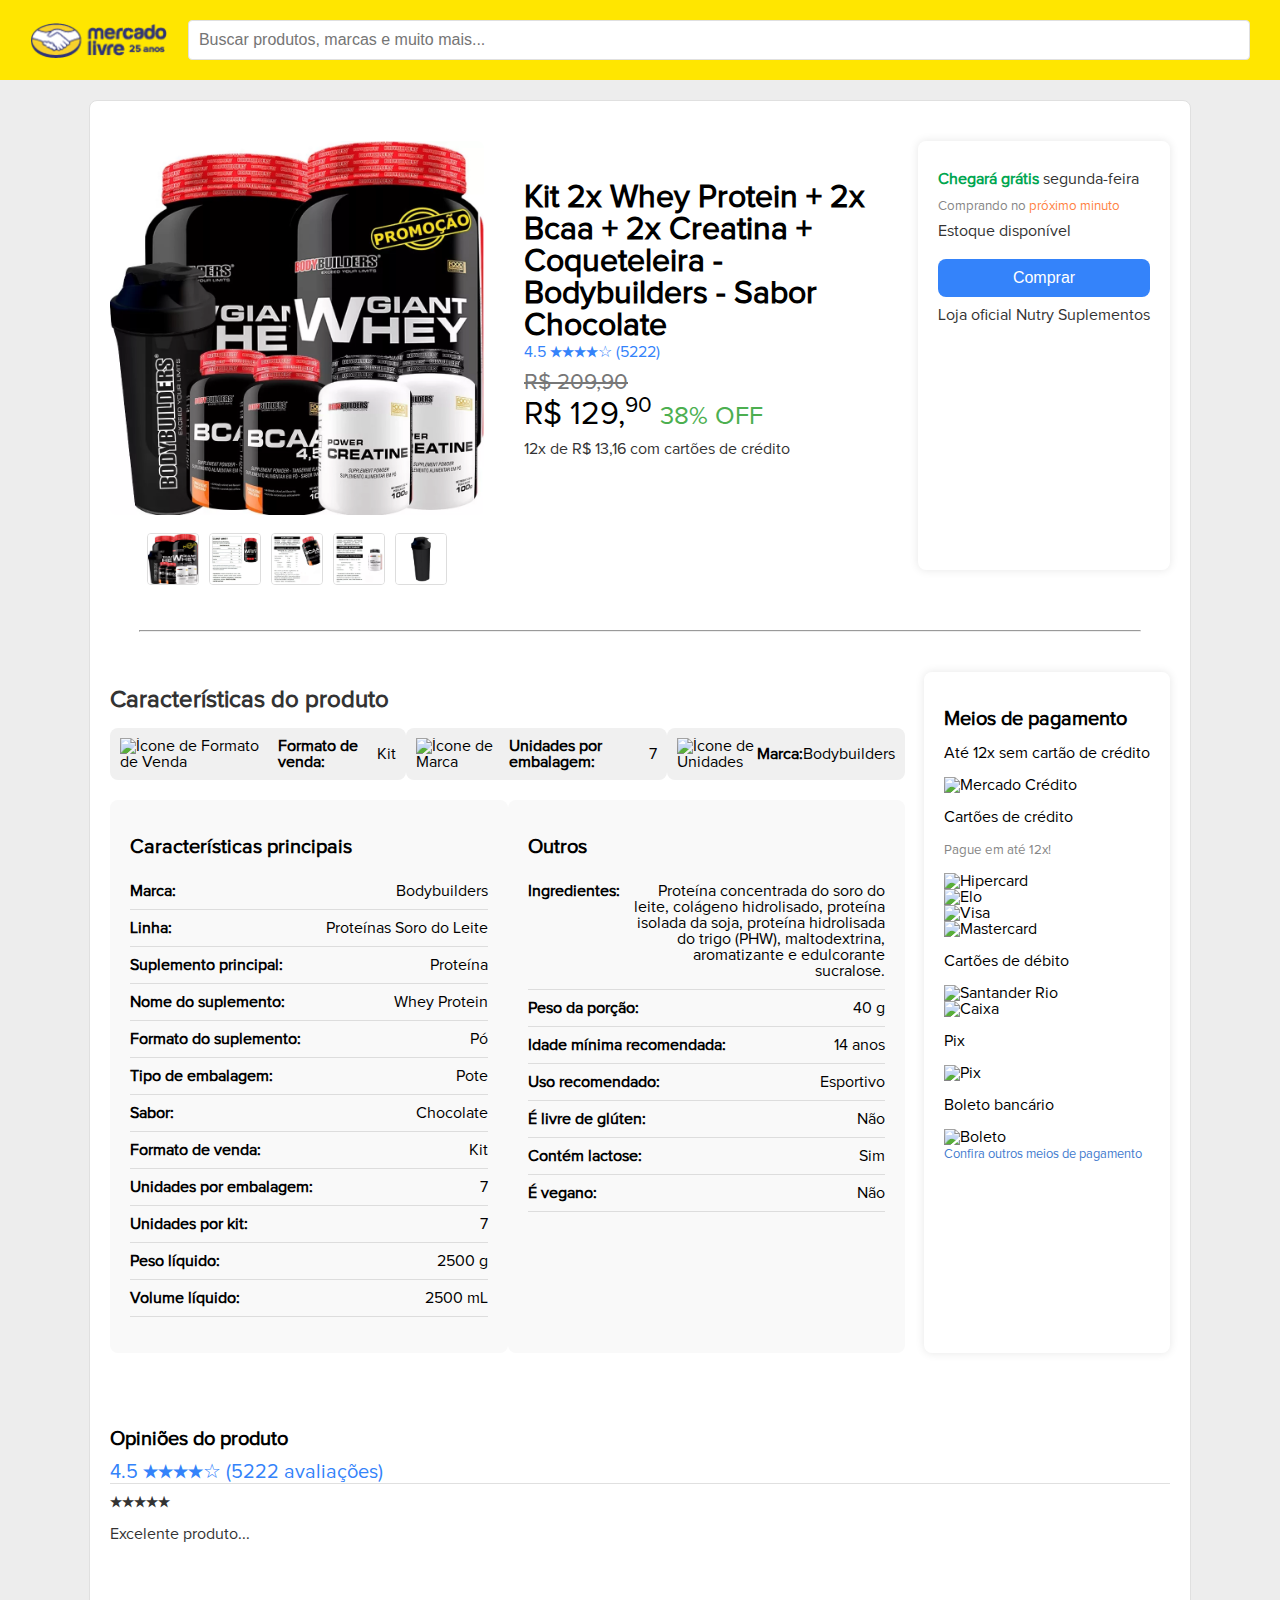
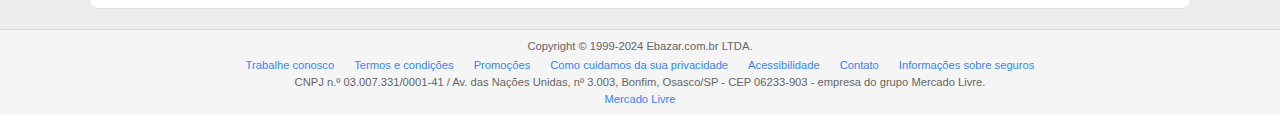
==== index.html @ 79914c65 "Initial commit" ====
<!DOCTYPE html>
<html lang="pt-BR">
<head>
    <meta charset="UTF-8">
    <meta name="viewport" content="width=device-width, initial-scale=1.0">
    <title>Produto - Mercado Livre</title>
    <link rel="shortcut icon"
    href="https://http2.mlstatic.com/frontend-assets/ml-web-navigation/ui-navigation/5.21.22/mercadolibre/favicon.svg"
    type="image/x-icon">
    <link rel="stylesheet" href="styles.css">
</head>
<body>
    <header>
        <div class="header-content">
            <img src="img/logo-pt__large_25years_v2.png" alt="Mercado Livre">
            <input type="text" placeholder="Buscar produtos, marcas e muito mais...">
        </div>
    </header>
    <main>
        <div class="product-page">
            <div class="product-images">
                <img id="main-image" src="img/D_NQ_NP_2X_763222-MLU74086072561_012024-F.webp" alt="Produto Principal">
                <div class="thumbnail-images">
                    <img src="img/thumb-principal.webp" alt="Thumbnail 1" onclick="changeImage(this)">
                    <img src="img/whey.webp" alt="Thumbnail 2" onclick="changeImage(this)">
                    <img src="img/D_NQ_NP_2X_949105-MLU73981412344_012024-F.webp" alt="Thumbnail 3" onclick="changeImage(this)">
                    <img src="img/D_NQ_NP_2X_948422-MLU73981547438_012024-F.webp" alt="Thumbnail 4" onclick="changeImage(this)">
                    <img src="img/cop.jpg" alt="Thumbnail 5" onclick="changeImage(this)">
                    <!-- Mais thumbnails -->
                </div>
            </div>
            <div class="product-details-01">
                <h1>Kit 2x Whey Protein + 2x Bcaa + 2x Creatina + Coqueteleira - Bodybuilders - Sabor Chocolate</h1>
                <div class="rating">
                    <span>4.5 ★★★★☆ (5222)</span>
                </div>
                <div class="price">
                    <span class="original-price" style="display: block;">R$ 209,90</span>
                    <span class="current-price">R$ 129,<sup style="font-size: .7em; font-weight: light;">90</sup></span>
                    <span class="discount">38% OFF</span>
                </div>
                <div class="installments">
                    <span>12x de R$ 13,16 com cartões de crédito</span>
                </div>
            </div>
            <div class="product-details">

                <div class="shipping-info">
                    <span><strong style="color: #00A650;">Chegará grátis</strong> segunda-feira</span>
                </div>
                <div class="shipping-info">
                    <span><small style="color: #878787;">Comprando no <span style="color: #FF8345;">próximo minuto</span></small></span>
                </div>
                <div class="stock-info">
                    <span>Estoque disponível</span>
                </div>
                <div class="buy-buttons">
                    <button>Comprar</button>
                </div>
                <div class="seller-info">
                    <span>Loja oficial Nutry Suplementos</span>
                </div>
            </div>
        </div>
        </div>
        <hr style="max-width: 1000px; color: #acacac">
        <div class="product-description">    
            <section class="product-details-02">
                <h1>Características do produto</h1>
                <div class="quick-features">
                    <div class="quick-feature">
                        <img src="https://http2.mlstatic.com/storage/catalog-technical-specs/images/assets/vectorial/default.svg" alt="Ícone de Formato de Venda">
                        <span class="feature-label">Formato de venda:</span>
                        <span class="feature-value"> Kit</span>
                    </div>
                    <div class="quick-feature">
                        <img src="https://http2.mlstatic.com/storage/catalog-technical-specs/images/assets/vectorial/brand.svg" alt="Ícone de Marca">
                        <span class="feature-label">Unidades por embalagem:</span>
                        <span class="feature-value"> 7</span>
                    </div>
                    <div class="quick-feature">
                        <img src="https://http2.mlstatic.com/storage/catalog-technical-specs/images/assets/vectorial/default.svg" alt="Ícone de Unidades">
                        <span class="feature-label">Marca:</span>
                        <span class="feature-value"> Bodybuilders</span>
                    </div>
                </div>
                <div class="details-container">
                    <div class="main-features">
                        <h2>Características principais</h2>
                        <ul class="feature-list">
                            <li class="feature-item">
                                <span class="feature-label">Marca:</span>
                                <span class="feature-value">Bodybuilders</span>
                            </li>
                            <li class="feature-item">
                                <span class="feature-label">Linha:</span>
                                <span class="feature-value">Proteínas Soro do Leite</span>
                            </li>
                            <li class="feature-item">
                                <span class="feature-label">Suplemento principal:</span>
                                <span class="feature-value">Proteína</span>
                            </li>
                            <li class="feature-item">
                                <span class="feature-label">Nome do suplemento:</span>
                                <span class="feature-value">Whey Protein</span>
                            </li>
                            <li class="feature-item">
                                <span class="feature-label">Formato do suplemento:</span>
                                <span class="feature-value">Pó</span>
                            </li>
                            <li class="feature-item">
                                <span class="feature-label">Tipo de embalagem:</span>
                                <span class="feature-value">Pote</span>
                            </li>
                            <li class="feature-item">
                                <span class="feature-label">Sabor:</span>
                                <span class="feature-value">Chocolate</span>
                            </li>
                            <li class="feature-item">
                                <span class="feature-label">Formato de venda:</span>
                                <span class="feature-value">Kit</span>
                            </li>
                            <li class="feature-item">
                                <span class="feature-label">Unidades por embalagem:</span>
                                <span class="feature-value">7</span>
                            </li>
                            <li class="feature-item">
                                <span class="feature-label">Unidades por kit:</span>
                                <span class="feature-value">7</span>
                            </li>
                            <li class="feature-item">
                                <span class="feature-label">Peso líquido:</span>
                                <span class="feature-value">2500 g</span>
                            </li>
                            <li class="feature-item">
                                <span class="feature-label">Volume líquido:</span>
                                <span class="feature-value">2500 mL</span>
                            </li>
                        </ul>
                    </div>
                    <div class="other-features">
                        <h2>Outros</h2>
                        <ul class="feature-list">
                            <li class="feature-item">
                                <span class="feature-label">Ingredientes:</span>
                                <span class="feature-value">Proteína concentrada do soro do leite, colágeno hidrolisado, proteína isolada da soja, proteína hidrolisada do trigo (PHW), maltodextrina, aromatizante e edulcorante sucralose.</span>
                            </li>
                            <li class="feature-item">
                                <span class="feature-label">Peso da porção:</span>
                                <span class="feature-value">40 g</span>
                            </li>
                            <li class="feature-item">
                                <span class="feature-label">Idade mínima recomendada:</span>
                                <span class="feature-value">14 anos</span>
                            </li>
                            <li class="feature-item">
                                <span class="feature-label">Uso recomendado:</span>
                                <span class="feature-value">Esportivo</span>
                            </li>
                            <li class="feature-item">
                                <span class="feature-label">É livre de glúten:</span>
                                <span class="feature-value">Não</span>
                            </li>
                            <li class="feature-item">
                                <span class="feature-label">Contém lactose:</span>
                                <span class="feature-value">Sim</span>
                            </li>
                            <li class="feature-item">
                                <span class="feature-label">É vegano:</span>
                                <span class="feature-value">Não</span>
                            </li>
                        </ul>
                    </div>
                </div>
            </section>
            <div class="payment-methods">
                <h2 class="ui-box-component__title" data-ninja-font="proximanova_regular_normal">Meios de pagamento</h2>
                <div class="ui-vip-payment_methods">
                    <p class="ui-pdp-family--REGULAR ui-vip-payment_methods__title" data-ninja-font="proximanova_regular_normal">Até
                        12x sem cartão de crédito</p>
                    <div class="ui-pdp-payment-icon">
                        <div class="ui-pdp-payment-icon__container">
                            <div class="ui-pdp-payment-icon__size"><img decoding="async"
                                    src="https://http2.mlstatic.com/storage/logos-api-admin/51b446b0-571c-11e8-9a2d-4b2bd7b1bf77-m.svg"
                                    class="ui-pdp-image ui-pdp-payment-icon" alt="Mercado Crédito"></div>
                        </div>
                    </div>
                    <p class="ui-pdp-family--REGULAR ui-vip-payment_methods__title" data-ninja-font="proximanova_regular_normal">
                        Cartões de crédito</p>
                    <p class="ui-vip-payment_methods__subtitle" data-ninja-font="proximanova_regular_normal"><small style="color: #878787;">Pague em até 12x!</small></p>
                    <div class="ui-pdp-payment-icon">
                        <div class="ui-pdp-payment-icon__container">
                            <div class="ui-pdp-payment-icon__size"><img decoding="async"
                                    src="https://http2.mlstatic.com/storage/logos-api-admin/ddf23a60-f3bd-11eb-a186-1134488bf456-m.svg"
                                    class="ui-pdp-image ui-pdp-payment-icon" alt="Hipercard"></div>
                        </div>
                        <div class="ui-pdp-payment-icon__container">
                            <div class="ui-pdp-payment-icon__size"><img decoding="async"
                                    src="https://http2.mlstatic.com/storage/logos-api-admin/37f7b160-6278-11ec-ae75-df2bef173be2-m.svg"
                                    class="ui-pdp-image ui-pdp-payment-icon" alt="Elo"></div>
                        </div>
                        <div class="ui-pdp-payment-icon__container">
                            <div class="ui-pdp-payment-icon__size"><img decoding="async"
                                    src="https://http2.mlstatic.com/storage/logos-api-admin/a5f047d0-9be0-11ec-aad4-c3381f368aaf-m.svg"
                                    class="ui-pdp-image ui-pdp-payment-icon" alt="Visa"></div>
                        </div>
                        <div class="ui-pdp-payment-icon__container">
                            <div class="ui-pdp-payment-icon__size"><img decoding="async"
                                    src="https://http2.mlstatic.com/storage/logos-api-admin/aa2b8f70-5c85-11ec-ae75-df2bef173be2-m.svg"
                                    class="ui-pdp-image ui-pdp-payment-icon" alt="Mastercard"></div>
                        </div>
                    </div>
                    <p class="ui-pdp-family--REGULAR ui-vip-payment_methods__title" data-ninja-font="proximanova_regular_normal">
                        Cartões de débito</p>
                    <div class="ui-pdp-payment-icon">
                        <div class="ui-pdp-payment-icon__container">
                            <div class="ui-pdp-payment-icon__size"><img decoding="async"
                                    src="https://http2.mlstatic.com/storage/logos-api-admin/1e7db140-6f0b-11ec-813c-8542a9aff8ea-m.svg"
                                    class="ui-pdp-image ui-pdp-payment-icon" alt="Santander Rio"></div>
                        </div>
                        <div class="ui-pdp-payment-icon__container">
                            <div class="ui-pdp-payment-icon__size"><img decoding="async"
                                    src="https://http2.mlstatic.com/storage/logos-api-admin/d2407420-f3bd-11eb-8e0d-6f4af49bf82e-m.svg"
                                    class="ui-pdp-image ui-pdp-payment-icon" alt="Caixa"></div>
                        </div>
                    </div>
                    <p class="ui-pdp-family--REGULAR ui-vip-payment_methods__title" data-ninja-font="proximanova_regular_normal">Pix
                    </p>
                    <div class="ui-pdp-payment-icon">
                        <div class="ui-pdp-payment-icon__container">
                            <div class="ui-pdp-payment-icon__size"><img decoding="async"
                                    src="https://http2.mlstatic.com/storage/logos-api-admin/f99fcca0-f3bd-11eb-9984-b7076edb0bb7-m.svg"
                                    class="ui-pdp-image ui-pdp-payment-icon" alt="Pix"></div>
                        </div>
                    </div>
                    <p class="ui-pdp-family--REGULAR ui-vip-payment_methods__title" data-ninja-font="proximanova_regular_normal">
                        Boleto bancário</p>
                    <div class="ui-pdp-payment-icon">
                        <div class="ui-pdp-payment-icon__container">
                            <div class="ui-pdp-payment-icon__size"><img decoding="async"
                                    src="https://http2.mlstatic.com/storage/logos-api-admin/00174300-571e-11e8-8364-bff51f08d440-m.svg"
                                    class="ui-pdp-image ui-pdp-payment-icon" alt="Boleto"></div>
                        </div>
                    </div>
                </div>
                <div class="ui-pdp-action-modal ui-box-component__action">
                    <div>
                        <div class="andes-tooltip__trigger"><a data-testid="action-modal-link" class="ui-pdp-action-modal__link"
                                href="https://produto.mercadolivre.com.br/noindex/services/MLB3510030991/payments?new_version=true&amp;modal=false&amp;newIndex=true"
                                data-ninja-font="proximanova_regular_normal" style="text-decoration: none; color: #427ACE; font-size: .8em;">Confira outros meios de pagamento</a></div>
                    </div>
                </div>
            </div>       
        </div>
        <div class="product-reviews">
            <h2>Opiniões do produto</h2>
            <div class="review-summary">
                <span>4.5 ★★★★☆ (5222 avaliações)</span>
            </div>
            <div class="review-list">
                <div class="review">
                    <span>★★★★★</span>
                    <p>Excelente produto...</p>
                </div>
                <!-- Mais opiniões -->
            </div>
        </div>
    </main>
    <footer role="contentinfo" class="nav-footer">
        <div class="nav-footer-user-info nav-bounds">
            <div class="nav-footer-info-wrapper">
                <div class="nav-footer-primaryinfo"><small class="nav-footer-copyright">Copyright ©&nbsp;1999-2024
                        Ebazar.com.br LTDA.</small>
                    <nav class="nav-footer-navigation">
                        <ul class="nav-footer-navigation__menu">
                            <li class="nav-footer-navigation__item"><a
                                    href="https://careers-meli.mercadolibre.com/pt?utm_campaign=site-mlb&amp;utm_source=mercadolibre&amp;utm_medium=mercadolibre"
                                    class="nav-footer-navigation__link">Trabalhe conosco</a></li>
                            <li class="nav-footer-navigation__item"><a
                                    href="https://www.mercadolivre.com.br/ajuda/Termos-e-condicoes-gerais-de-uso_1409"
                                    class="nav-footer-navigation__link">Termos e condições</a></li>
                            <li class="nav-footer-navigation__item"><a
                                    href="https://www.mercadolivre.com.br/l/promocoes"
                                    class="nav-footer-navigation__link">Promoções</a></li>
                            <li class="nav-footer-navigation__item"><a
                                    href="https://www.mercadolivre.com.br/privacidade"
                                    class="nav-footer-navigation__link">Como cuidamos da sua privacidade</a></li>
                            <li class="nav-footer-navigation__item"><a
                                    href="https://www.mercadolivre.com.br/acessibilidade"
                                    class="nav-footer-navigation__link">Acessibilidade</a></li>
                            <li class="nav-footer-navigation__item"><a href="https://www.mercadolivre.com.br/ajuda"
                                    class="nav-footer-navigation__link">Contato</a></li>
                            <li class="nav-footer-navigation__item"><a
                                    href="https://www.mercadolivre.com.br/ajuda/23303"
                                    class="nav-footer-navigation__link">Informações sobre seguros</a></li>
                        </ul>
                    </nav>
                </div>
                <p class="nav-footer-secondaryinfo">CNPJ n.º 03.007.331/0001-41 / Av. das Nações Unidas, nº 3.003,
                    Bonfim, Osasco/SP - CEP 06233-903 - empresa do grupo Mercado Livre.</p>
            </div>
        </div>
        <a class="nav-footer-hp" href="https://hp.mercadolibre.com/?p=ML&amp;s=MLB&amp;d=desktop">Mercado Livre</a>
    </footer>
    <script src="scripts.js"></script>
    <script>
        function changeImage(thumbnail) {
            var mainImage = document.getElementById('main-image');
            mainImage.src = thumbnail.src;
            mainImage.alt = thumbnail.alt;
        }
</script>
</body>
</html>
---- styles.css ----
@charset "UTF-8";
@font-face {
    font-family: ProximaNova;
    src: url(fonts/Proxima\ Nova\ Font.otf) format('opentype');
}

body {
    font-family: "ProximaNova";
    background-color: #EDEDED;
    margin: 0;
    padding: 0;
}

.header-content {
    background-color: #ffe600;
    padding: 20px 30px;
    display: flex;
    align-items: center;
    justify-content: space-between;
}

.header-content img {
    height: 35px;
}

.header-content input {
    flex-grow: 1;
    padding: 10px;
    font-size: 16px;
    border: 1px solid #e0e0e0;
    border-radius: 4px;
    margin-left: 20px;
}

main {
    background-color: #ffffff;
    border: 1px solid #e0e0e0;
    border-radius: 8px;
    margin: 20px auto;
    max-width: 1100px;
}

.product-page {
    display: flex;
    flex-wrap: wrap;
    padding: 20px;
    background-color: #ffffff;
    border-radius: 8px;
    margin: 20px auto;
    max-width: 1100px;
}

.product-images {
    flex: 1;
    margin-right: 20px;
}

.product-images img {
    width: 100%;
    border-radius: 8px;
}

.product-details-container {
    flex: 1;
    display: flex;
    flex-direction: column;
    margin-right: 20px;
}

.product-details {
    padding: 20px;
    background-color: #fff;
    border-radius: 8px;
    box-shadow: 0 0 10px rgba(0, 0, 0, 0.1);
    margin-bottom: 20px;
}

.payment-methods {
    padding: 20px;
    background-color: #fff;
    border-radius: 8px;
    box-shadow: 0 0 10px rgba(0, 0, 0, 0.1);
}

.product-details-01 {
    flex: 1;
    padding: 20px;
    background-color: #fff;
    border-radius: 8px;
    margin-bottom: 20px;
}

@media (max-width: 768px) {
    .product-page {
        flex-direction: column;
    }
    
    .product-details-container {
        margin-right: 0;
    }
}

.thumbnail-images {
    display: flex;
    justify-content: center;
    margin-top: 10px;
}

.thumbnail-images img {
    max-width: 50px;
    max-height: 50px;
    margin: 5px;
    cursor: pointer;
    border: 1px solid #ddd;
    border-radius: 4px;
}

.thumbnail-images img:hover {
    border: 1px solid #3483fa;
}

.product-details-01 > h1 {
    margin-bottom: 0;
}

.h1 {
    font-size: 24px;
    margin-bottom: 20px;
    text-align: initial;
    font-weight: normal;
}

.quick-features {
    display: flex;
    justify-content: space-around;
    margin-bottom: 20px;
}

.quick-feature {
    display: flex;
    align-items: center;
    background-color: #f0f0f0;
    padding: 10px;
    border-radius: 8px;
}

.icon {
    margin-right: 10px;
}

.details-container {
    display: flex;
    justify-content: space-between;
}

.main-features,
.other-features {
    width: 48%;
    background-color: #f9f9f9;
    padding: 20px;
    border-radius: 8px;
}

h2 {
    font-size: 20px;
    margin-bottom: 10px;
}

.feature-list {
    list-style: none;
    padding: 0;
}

.feature-item {
    display: flex;
    justify-content: space-between;
    padding: 10px 0;
    border-bottom: 1px solid #ddd;
}

.feature-label {
    font-weight: bold;
}

.feature-value {
    text-align: right;
}

.product-details-02 h1 {
    font-size: 24px;
    color: #333;
}

.rating {
    font-size: 16px;
    color: #3483FA;
    margin-top: 0;
    margin-bottom: 10px;
}

.price {
    font-size: 2em;
    color: #000000;
    margin-bottom: 10px;
}

.original-price {
    text-decoration: line-through;
    font-size: .7em;
    color: #777;
}

.discount {
    color: #4caf50;
    font-size: .8em;
    font-weight: normal;
}

.installments,
.shipping-info,
.stock-info,
.seller-info {
    margin-top: 10px;
    font-size: 16px;
    color: #333;
}

.buy-buttons {
    margin-top: 20px;
}

.buy-buttons button {
    background-color: #3483fa;
    color: #fff;
    padding: 10px 20px;
    border: none;
    font-size: 16px;
    cursor: pointer;
    border-radius: 8px;
    transition: background-color 0.3s;
    width: 100%;
}

.buy-buttons button:hover {
    background-color: #2968c8;
}
.product-details-02 {
    flex-basis: 75%; /* Define a largura de cada seção */
}
.product-description {
    padding: 20px;
    background-color: #ffffff;
    border-radius: 8px;
    margin: 20px auto;
    max-width: 1100px;
    display: flex;
    justify-content: space-between; /* Para distribuir os elementos horizontalmente */
}
.product-reviews {
    padding: 20px;
    background-color: #ffffff;
    border-radius: 8px;
    margin: 20px auto;
    max-width: 1100px;
}

.review-summary {
    font-size: 20px;
    color: #3483FA;
}

.review-list .review {
    border-top: 1px solid #e0e0e0;
    padding: 10px 0;
    color: #333;
}

footer.nav-footer {
    background-color: #f5f5f5;
    border-top: 1px solid #dcdcdc;
    padding: 10px 0;
    text-align: center;
    font-family: Arial, sans-serif;
}

.nav-footer-user-info {
    max-width: 1200px;
    margin: 0 auto;
    padding: 0 20px;
}

.nav-footer-info-wrapper {
    display: flex;
    flex-direction: column;
    align-items: center;
    color: #333;
}

.nav-footer-copyright {
    display: block;
    margin-bottom: 1px;
    color: #666;
    font-size: 1em;
}

.nav-footer-navigation {
    margin-bottom: 1px;
}

.nav-footer-navigation__menu {
    list-style: none;
    padding: 0;
    margin: 0;
    display: flex;
    flex-wrap: wrap;
    justify-content: center;
}

.nav-footer-navigation__item {
    margin: 2px 10px;
    font-size: 16px;
}

.nav-footer-navigation__link {
    color: #3483fa;
    text-decoration: none;
    font-size: 0.7em;
}

.nav-footer-navigation__link:hover {
    text-decoration: underline;
}

.nav-footer-primaryinfo {
    font-size: 0.7em;
}

.nav-footer-secondaryinfo {
    color: #666;
    font-size: 0.7em;
    margin: 0 0 3px;
}

.nav-footer-hp {
    display: block;
    margin-top: 2px;
    color: #3483fa;
    text-decoration: none;
    font-size: 0.7em;
}

.nav-footer-hp:hover {
    text-decoration: underline;
}
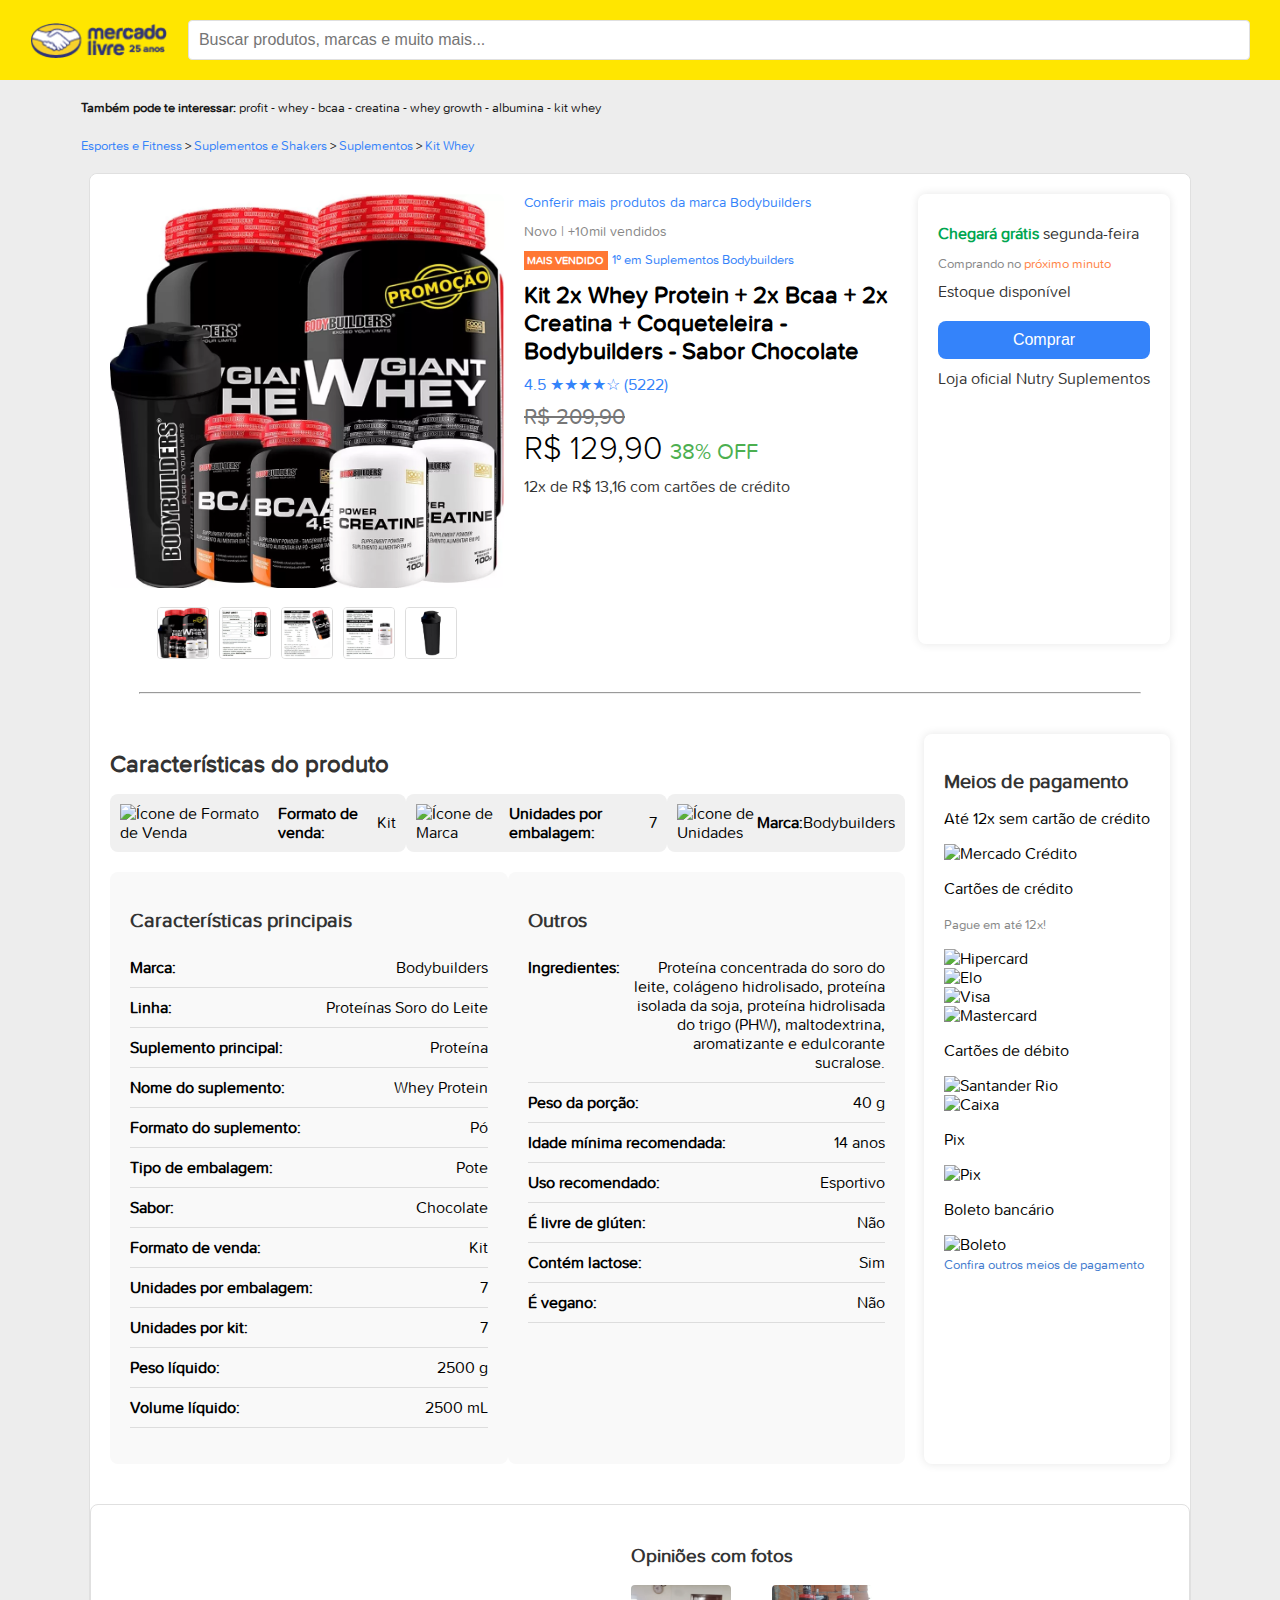
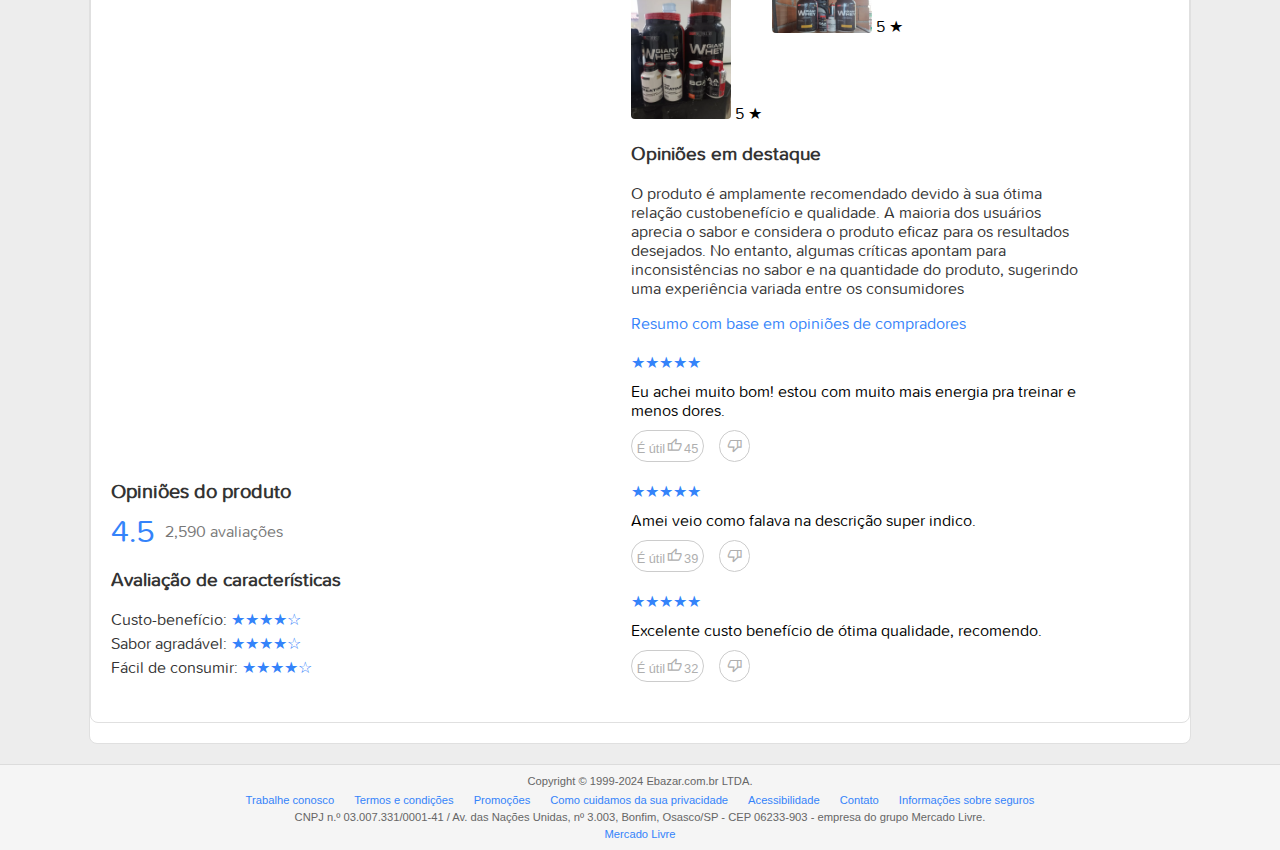
==== commit c17b7718: "update" ====
--- a/index.html
+++ b/index.html
@@ -3,10 +3,11 @@
 <head>
     <meta charset="UTF-8">
     <meta name="viewport" content="width=device-width, initial-scale=1.0">
-    <title>Produto - Mercado Livre</title>
+    <title>Kit 2x Whey Protein + 2x Bcaa + 2x Creatina + Coqueteleira - Bodybuilders - Sabor Chocolate</title>
     <link rel="shortcut icon"
     href="https://http2.mlstatic.com/frontend-assets/ml-web-navigation/ui-navigation/5.21.22/mercadolibre/favicon.svg"
     type="image/x-icon">
+    <link rel="stylesheet" href="https://fonts.googleapis.com/css2?family=Material+Symbols+Outlined:opsz,wght,FILL,GRAD@24,400,0,0" />
     <link rel="stylesheet" href="styles.css">
 </head>
 <body>
@@ -16,6 +17,10 @@
             <input type="text" placeholder="Buscar produtos, marcas e muito mais...">
         </div>
     </header>
+    <div class="interesse">
+        <p><strong>Também pode te interessar:</strong> profit - whey - bcaa - creatina - whey growth - albumina - kit whey</p>
+        <p id="blue">Esportes e Fitness <span>></span> Suplementos e Shakers <span>></span> Suplementos <span>></span> Kit Whey</p>
+    </div>
     <main>
         <div class="product-page">
             <div class="product-images">
@@ -30,13 +35,19 @@
                 </div>
             </div>
             <div class="product-details-01">
+                <p class="sob-tit2">Conferir mais produtos da marca Bodybuilders</p>
+                <span class="sob-tit">Novo  |  +10mil vendidos</span>
+                <div class="mais-vendido">
+                    <p id="mais-vendido">MAIS VENDIDO</p>
+                    <span>1º em Suplementos Bodybuilders</span>
+                </div>
                 <h1>Kit 2x Whey Protein + 2x Bcaa + 2x Creatina + Coqueteleira - Bodybuilders - Sabor Chocolate</h1>
                 <div class="rating">
                     <span>4.5 ★★★★☆ (5222)</span>
                 </div>
                 <div class="price">
                     <span class="original-price" style="display: block;">R$ 209,90</span>
-                    <span class="current-price">R$ 129,<sup style="font-size: .7em; font-weight: light;">90</sup></span>
+                    <span class="current-price" style="font-family: ProximaNova-Light;">R$ 129,90</span>
                     <span class="discount">38% OFF</span>
                 </div>
                 <div class="installments">
@@ -252,19 +263,70 @@
                 </div>
             </div>       
         </div>
-        <div class="product-reviews">
-            <h2>Opiniões do produto</h2>
-            <div class="review-summary">
-                <span>4.5 ★★★★☆ (5222 avaliações)</span>
-            </div>
-            <div class="review-list">
-                <div class="review">
-                    <span>★★★★★</span>
-                    <p>Excelente produto...</p>
-                </div>
-                <!-- Mais opiniões -->
-            </div>
-        </div>
+        <section class="product-reviews">
+            <div  class="opinioes" style="display: inline-block;">
+                <h2>Opiniões do produto</h2>
+                <div class="rating-summary">
+                    <span class="rating-score">4.5</span>
+                    <span class="total-reviews">2,590 avaliações</span>
+                    <div class="rating-bars">
+                        <!-- Rating bars -->
+                    </div>
+                </div>
+                <div class="characteristic-rating">
+                    <h3>Avaliação de características</h3>
+                    <p>Custo-benefício: <span style="color: #3483FA;">★★★★☆</span></p>
+                    <p>Sabor agradável: <span style="color: #3483FA;">★★★★☆</span></p>
+                    <p>Fácil de consumir: <span style="color: #3483FA;">★★★★☆</span></p>
+                </div>
+            </div>
+            <div class="review-column" style="display: inline-block;">
+                <div class="photo-reviews">
+                    <h3>Opiniões com fotos</h3>
+                    <div class="photo-slider">
+                        <!-- Photos with star ratings -->
+                        <div class="photo">
+                            <img src="img/review/client01.webp" alt="Opinião com foto 1">
+                            <span>5 ★</span>
+                        </div>
+                        <div class="photo">
+                            <img src="img/review/client02.webp" alt="Opinião com foto 2">
+                            <span>5 ★</span>
+                        </div>
+                        <!-- Additional photos -->
+                    </div>
+                </div>
+                <div class="review-highlights">
+                    <h3>Opiniões em destaque</h3>
+                    <p>O produto é amplamente recomendado devido à sua ótima relação custobenefício e qualidade. A maioria dos usuários aprecia o sabor e considera o produto eficaz para os resultados desejados. No entanto, algumas críticas apontam para inconsistências no sabor e na quantidade do produto, sugerindo uma experiência variada entre os consumidores</p>
+                    <p><a href="#">Resumo com base em opiniões de compradores</a></p>
+                </div>
+                <div class="comment">
+                    <span style="color: #3483FA;">★★★★★</span>
+                    <p>Eu achei muito bom! estou com muito mais energia pra treinar e menos dores.</p>
+                    <button>É útil<span class="material-symbols-outlined">
+                        thumb_up</span>45</button><button><span class="material-symbols-outlined">
+                            thumb_down
+                            </span></button>
+                </div>
+                <div class="comment">
+                    <span style="color: #3483FA;">★★★★★</span>
+                    <p>Amei veio como falava na descrição super indico.</p>
+                    <button>É útil<span class="material-symbols-outlined">
+                        thumb_up</span>39</button><button><span class="material-symbols-outlined">
+                            thumb_down
+                            </span></button>
+                </div>
+                <div class="comment">
+                    <span style="color: #3483FA;">★★★★★</span>
+                    <p>Excelente custo benefício de ótima qualidade, recomendo.</p>
+                    <button>É útil<span class="material-symbols-outlined">
+                        thumb_up</span>32</button><button><span class="material-symbols-outlined">
+                            thumb_down
+                            </span></button>
+                </div>
+            </div>
+        </section>
     </main>
     <footer role="contentinfo" class="nav-footer">
         <div class="nav-footer-user-info nav-bounds">
--- a/styles.css
+++ b/styles.css
@@ -1,7 +1,18 @@
 @charset "UTF-8";
 @font-face {
     font-family: ProximaNova;
-    src: url(fonts/Proxima\ Nova\ Font.otf) format('opentype');
+    src: url(fonts/fonnts.com-Proxima_Nova_Soft_W03_Regular.ttf) format('truetype');
+    font-weight: normal;
+}
+@font-face {
+    font-family: ProximaNova-SemiBold;
+    src: url(fonts/fonnts.com-Proxima_Nova_Semibold.otf) format('opentype');
+    font-weight: bold;
+}
+@font-face {
+    font-family: ProximaNova-Light;
+    src: url(fonts/fonnts.com-Proxima_Nova_Light.otf) format('opentype');
+    font-weight: lighter;
 }
 
 body {
@@ -32,6 +43,22 @@
     margin-left: 20px;
 }
 
+.interesse {
+    margin: 20px 81px 20px 81px;
+    font-size: .8em;
+    color: #171717;
+    font-family: ProximaNova;
+} 
+.interesse > p > span {
+    color: #171717;
+}
+
+#blue {
+    color: #3483FA;
+    padding-top: 10px;
+    cursor: pointer;
+}
+
 main {
     background-color: #ffffff;
     border: 1px solid #e0e0e0;
@@ -46,7 +73,7 @@
     padding: 20px;
     background-color: #ffffff;
     border-radius: 8px;
-    margin: 20px auto;
+    margin: auto;
     max-width: 1100px;
 }
 
@@ -82,12 +109,43 @@
     box-shadow: 0 0 10px rgba(0, 0, 0, 0.1);
 }
 
+#mais-vendido {
+    color: #ffffff;
+    background-color: #FF7733;
+    font-size: .7em;
+    padding: 3px;
+    width: 78px;
+    font-weight: bold;
+    display: inline-block;
+}
+
+.mais-vendido > span {
+    color: #3483FA;
+    cursor: pointer;
+    font-size: small;
+}
+
 .product-details-01 {
     flex: 1;
-    padding: 20px;
+    padding: 0px;
     background-color: #fff;
     border-radius: 8px;
-    margin-bottom: 20px;
+}
+.product-details-01 > h1 {
+    font-size: 1.5em;
+    margin: 0;
+}
+.sob-tit {
+    margin: 10px 0 10px 0;
+    padding: 15px 0;
+    font-size: .9em;
+    color: #878787;
+}
+.sob-tit2 {
+    margin: 0px 0 10px 0;
+    font-size: .9em;
+    color: #3483FA;
+    cursor: pointer;
 }
 
 @media (max-width: 768px) {
@@ -119,10 +177,6 @@
     border: 1px solid #3483fa;
 }
 
-.product-details-01 > h1 {
-    margin-bottom: 0;
-}
-
 .h1 {
     font-size: 24px;
     margin-bottom: 20px;
@@ -194,7 +248,7 @@
 .rating {
     font-size: 16px;
     color: #3483FA;
-    margin-top: 0;
+    margin-top: 10px;
     margin-bottom: 10px;
 }
 
@@ -212,7 +266,7 @@
 
 .discount {
     color: #4caf50;
-    font-size: .8em;
+    font-size: .7em;
     font-weight: normal;
 }
 
@@ -274,6 +328,154 @@
     padding: 10px 0;
     color: #333;
 }
+.product-reviews {
+    background-color: #ffffff;
+    border: 1px solid #e0e0e0;
+    border-radius: 8px;
+    margin: 20px auto;
+    max-width: 1100px;
+    padding: 20px;
+}
+
+h2, h3 {
+    color: #333;
+}
+
+.reviews-columns {
+    display: flex;
+    justify-content: space-between;
+    gap: 20px;
+}
+
+.review-column {
+    flex: 1;
+    display: inline-block;
+    flex-direction: column;
+    text-align: left;
+    margin-left: 27%;
+    width: 450px;
+}
+
+.rating-summary {
+    display: flex;
+    align-items: center;
+}
+
+.rating-score {
+    font-size: 2em;
+    color: #3483FA;
+    margin-right: 10px;
+}
+
+.total-reviews {
+    font-size: 1em;
+    color: #777;
+}
+
+.rating-bars {
+    margin-left: 20px;
+    /* Add styles for rating bars */
+}
+
+.characteristic-rating p {
+    margin: 5px 0;
+    color: #333;
+}
+
+.photo-reviews {
+    margin-top: 20px;
+}
+
+.photo-slider {
+    display: flex;
+    overflow-x: auto;
+    text-align: center;
+}
+
+.photo {
+    margin-right: 10px;
+}
+
+.photo img {
+    max-width: 100px;
+    border-radius: 4px;
+}
+
+.review-highlights {
+    margin-top: 20px;
+    color: #333;
+}
+
+.review-highlights a {
+    color: #3483FA;
+    text-decoration: none;
+}
+
+/* Modal CSS */
+.modal {
+    display: flex;
+    align-items: center;
+    justify-content: center;
+    position: fixed;
+    top: 0;
+    left: 0;
+    width: 100%;
+    height: 100%;
+    background-color: rgba(0, 0, 0, 0.5);
+}
+
+.modal-content {
+    background-color: #fff;
+    padding: 20px;
+    color: #3483FA;
+    font-weight: bold;
+    border-radius: 8px;
+    position: relative;
+}
+
+.modal-content img {
+    max-width: 500px;
+    max-height: 500px;
+}
+
+.close {
+    position: absolute;
+    top: 10px;
+    right: 10px;
+    font-size: 1.5em;
+    cursor: pointer;
+}
+
+.comment {
+    margin: 20px 0px 20px 0px;
+}
+
+.comment > p {
+    margin: 10px 0px 10px 0px;
+}
+
+.comment > button {
+    font-size: .8em;
+    border: 1px solid #CCCCCC;
+    border-radius: 20px;
+    cursor: pointer;
+    color: #afafaf;
+    background-color: #fff;
+    margin-right: 15px;
+    padding: 5px;
+}
+.comment > button:hover {
+    color: #3483FA;
+    border: 1px solid #3483FA;
+    background-color: #ccddf7;
+
+    transition: .3s;
+}
+.material-symbols-outlined {
+    font-size: 1.2em;
+    margin: 2px;
+}
+/* RODAPÉ */
 
 footer.nav-footer {
     background-color: #f5f5f5;
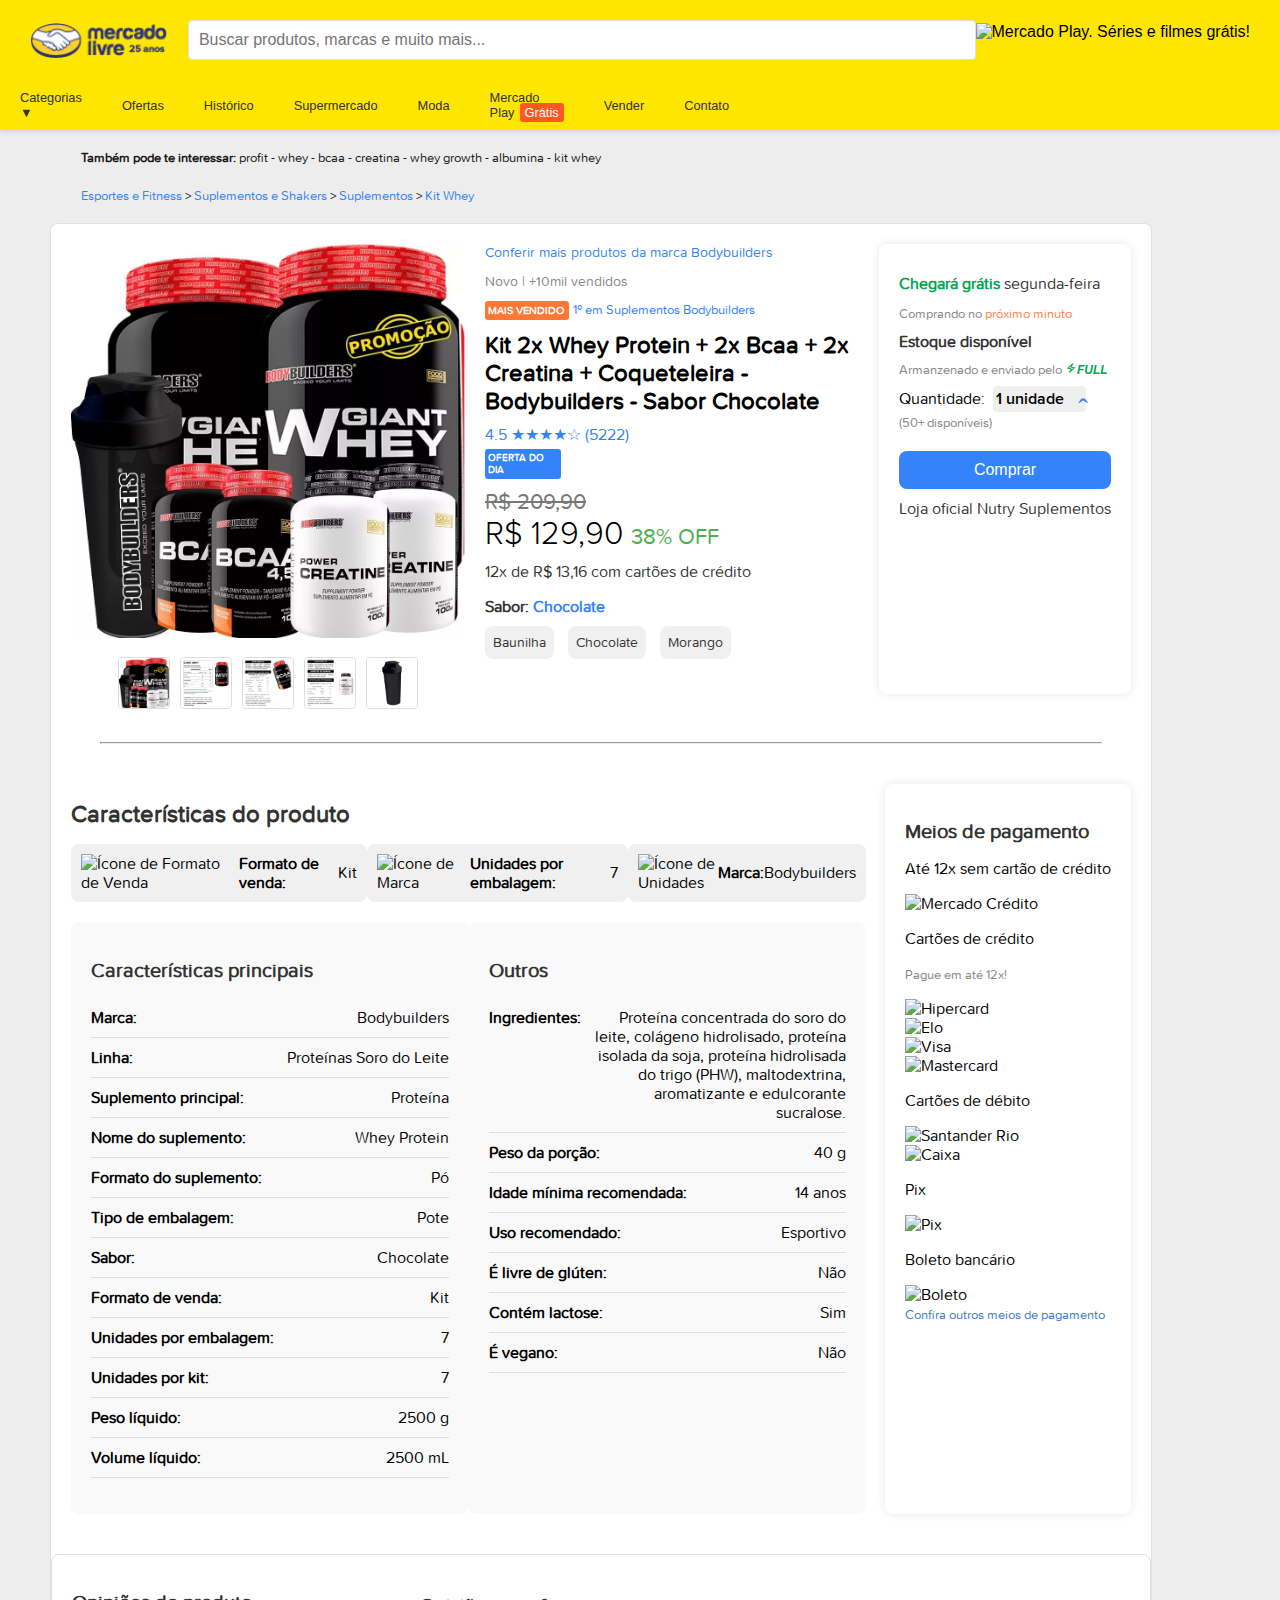
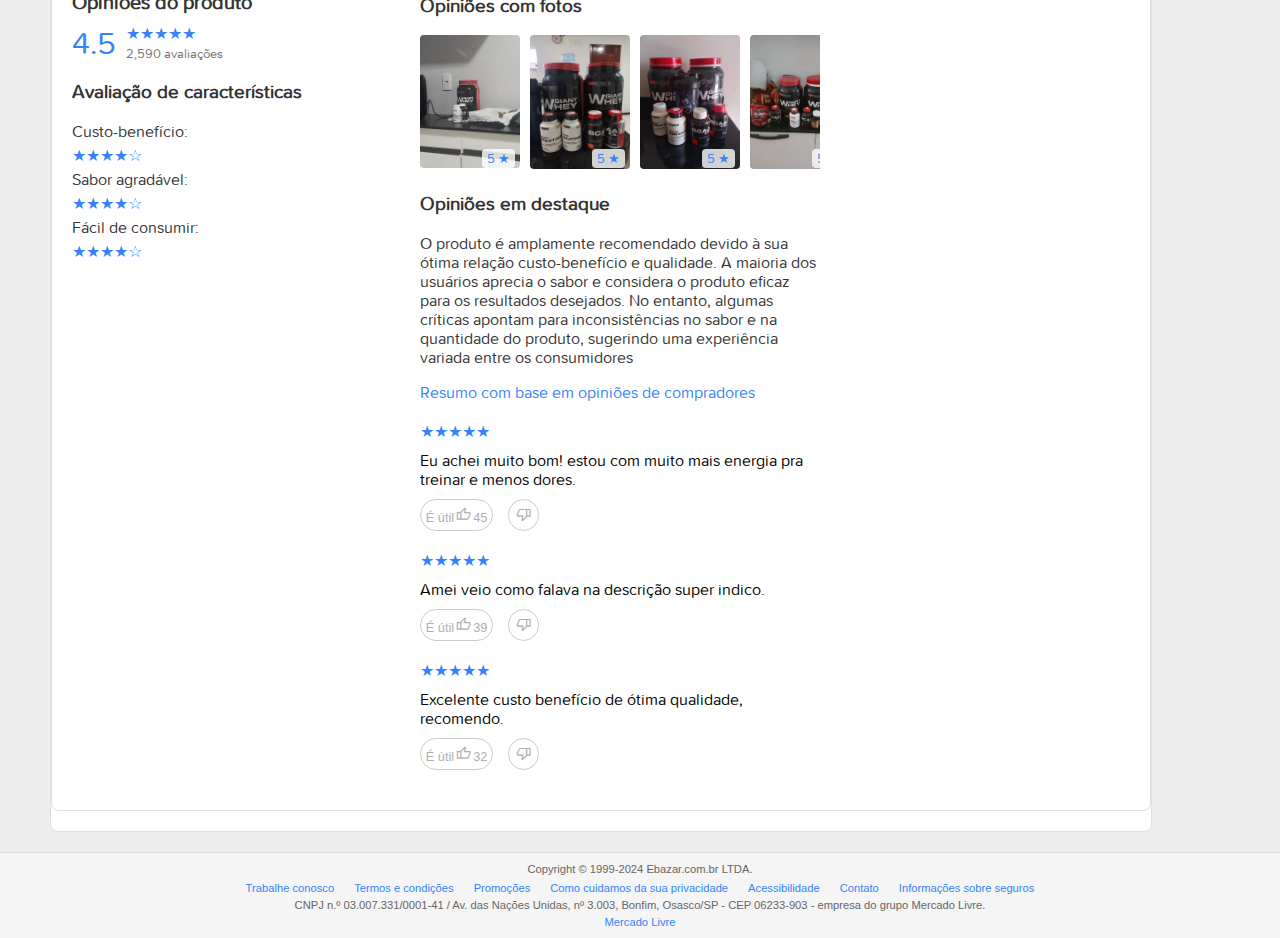
==== commit 002edc9f: "update" ====
--- a/index.html
+++ b/index.html
@@ -8,6 +8,7 @@
     href="https://http2.mlstatic.com/frontend-assets/ml-web-navigation/ui-navigation/5.21.22/mercadolibre/favicon.svg"
     type="image/x-icon">
     <link rel="stylesheet" href="https://fonts.googleapis.com/css2?family=Material+Symbols+Outlined:opsz,wght,FILL,GRAD@24,400,0,0" />
+    <link rel="stylesheet" href="https://fonts.googleapis.com/css2?family=Material+Symbols+Sharp:opsz,wght,FILL,GRAD@24,400,1,0" />
     <link rel="stylesheet" href="styles.css">
 </head>
 <body>
@@ -15,14 +16,139 @@
         <div class="header-content">
             <img src="img/logo-pt__large_25years_v2.png" alt="Mercado Livre">
             <input type="text" placeholder="Buscar produtos, marcas e muito mais...">
+            <img src="https://http2.mlstatic.com/D_NQ_661904-MLA75634087660_042024-OO.webp" title="Mercado Play. Séries e filmes grátis!" alt="Mercado Play. Séries e filmes grátis!">
         </div>
+        <nav class="nav-header">
+            <ul class="nav-menu-list">
+                <li class="nav-menu-item"><a href="https://www.mercadolivre.com.br/categorias#nav-header"
+                        class="nav-menu-categories-link" data-js="nav-menu-categories-trigger" rel="" aria-expanded="false"
+                        role="button" data-ninja-font="proximanova_regular_normal">Categorias</a>
+                    <div class="nav-categs" data-js="nav-categs" aria-label="Categorias" aria-modal="true" tabindex="-1"
+                        role="dialog" hidden="hidden">
+                        <ul class="nav-categs-departments" data-js="nav-categs-departments">
+            
+                            <li class="nav-categs-departments__list nav-categs-departments__list--static">
+                                <a href="https://www.mercadolivre.com.br/veiculos/#menu=categories">Veículos</a>
+                            </li>
+            
+                            <li class="nav-categs-departments__list nav-categs-departments__list--static">
+                                <a href="https://www.mercadolivre.com.br/ofertas/supermercado#menu=categories">Supermercado</a>
+                            </li>
+            
+                            <li class="nav-categs-departments__list nav-categs-departments__list--dynamic">
+                                <a href="#" data-order="0" role="button" aria-expanded="false">Tecnologia</a>
+                            </li>
+            
+            
+                            <li class="nav-categs-departments__list nav-categs-departments__list--static">
+                                <a href="https://www.mercadolivre.com.br/c/casa-moveis-e-decoracao#menu=categories">Casa e
+                                    Móveis</a>
+                            </li>
+            
+                            <li class="nav-categs-departments__list nav-categs-departments__list--static">
+                                <a href="https://www.mercadolivre.com.br/c/eletrodomesticos#menu=categories">Eletrodomésticos</a>
+                            </li>
+            
+                            <li class="nav-categs-departments__list nav-categs-departments__list--static">
+                                <a href="https://www.mercadolivre.com.br/c/esportes-e-fitness#menu=categories">Esportes e
+                                    Fitness</a>
+                            </li>
+            
+                            <li class="nav-categs-departments__list nav-categs-departments__list--static">
+                                <a href="https://www.mercadolivre.com.br/c/ferramentas#menu=categories">Ferramentas</a>
+                            </li>
+            
+                            <li class="nav-categs-departments__list nav-categs-departments__list--static">
+                                <a href="https://www.mercadolivre.com.br/c/construcao#menu=categories">Construção</a>
+                            </li>
+            
+                            <li class="nav-categs-departments__list nav-categs-departments__list--static">
+                                <a href="https://www.mercadolivre.com.br/c/industria-e-comercio#menu=categories">Indústria e
+                                    Comércio</a>
+                            </li>
+            
+                            <li class="nav-categs-departments__list nav-categs-departments__list--static">
+                                <a href="https://www.mercadolivre.com.br/c/saude#menu=categories">Saúde</a>
+                            </li>
+            
+                            <li class="nav-categs-departments__list nav-categs-departments__list--static">
+                                <a href="https://www.mercadolivre.com.br/c/acessorios-para-veiculos#menu=categories">Acessórios para
+                                    Veículos</a>
+                            </li>
+            
+                            <li class="nav-categs-departments__list nav-categs-departments__list--static">
+                                <a href="https://www.mercadolivre.com.br/c/beleza-e-cuidado-pessoal#menu=categories">Beleza e
+                                    Cuidado Pessoal</a>
+                            </li>
+            
+                            <li class="nav-categs-departments__list nav-categs-departments__list--static">
+                                <a href="https://www.mercadolivre.com.br/c/calcados-roupas-e-bolsas#menu=categories">Moda</a>
+                            </li>
+            
+                            <li class="nav-categs-departments__list nav-categs-departments__list--static">
+                                <a href="https://www.mercadolivre.com.br/c/bebes#menu=categories">Bebês</a>
+                            </li>
+            
+                            <li class="nav-categs-departments__list nav-categs-departments__list--static">
+                                <a href="https://www.mercadolivre.com.br/c/brinquedos-e-hobbies#menu=categories">Brinquedos</a>
+                            </li>
+            
+                            <li class="nav-categs-departments__list nav-categs-departments__list--static">
+                                <a href="https://www.mercadolivre.com.br/imoveis/#menu=categories">Imóveis</a>
+                            </li>
+            
+                            <li class="nav-categs-departments__list nav-categs-departments__list--static">
+                                <a href="https://www.mercadolivre.com.br/a/especial/compra-internacional#menu=categories">Compra
+                                    Internacional</a>
+                            </li>
+            
+                            <li class="nav-categs-departments__list nav-categs-departments__list--static">
+                                <a href="https://www.mercadolivre.com.br/produtos-sustentaveis#menu=categories">Produtos
+                                    Sustentaveis</a>
+                            </li>
+            
+                            <li class="nav-categs-departments__list nav-categs-departments__list--static">
+                                <a href="https://www.mercadolivre.com.br/mais-vendidos#menu=categories">Mais vendidos</a>
+                            </li>
+            
+                            <li class="nav-categs-departments__list nav-categs-departments__list--static">
+                                <a href="https://www.mercadolivre.com.br/lojas-oficiais#menu=categories">Lojas oficiais</a>
+                            </li>
+            
+            
+                            <li class="nav-categs-departments__list nav-categs-departments__list--static">
+                                <a href="https://www.mercadolivre.com.br/categorias#menu=categories">Ver mais categorias</a>
+                            </li>
+                        </ul>
+                        <div class="nav-categs-detail" data-js="nav-categs-detail" aria-modal="true" tabindex="-1" role="dialog"
+                            hidden="hidden"></div>
+                    </div>
+                </li>
+                <li class="nav-menu-item"><a href="https://www.mercadolivre.com.br/ofertas#nav-header" class="nav-menu-item-link"
+                        rel="" data-ninja-font="proximanova_regular_normal">Ofertas</a></li>
+                <li class="nav-menu-item"><a href="https://www.mercadolivre.com.br/gz/home/navigation#nav-header"
+                        class="nav-menu-item-link" rel="" data-ninja-font="proximanova_regular_normal">Histórico</a></li>
+                <li class="nav-menu-item"><a href="https://www.mercadolivre.com.br/ofertas/supermercado#nav-header"
+                        class="nav-menu-item-link" rel="" data-ninja-font="proximanova_regular_normal">Supermercado</a></li>
+                <li class="nav-menu-item"><a href="https://www.mercadolivre.com.br/c/calcados-roupas-e-bolsas#nav-header"
+                        class="nav-menu-item-link" rel="" data-ninja-font="proximanova_regular_normal">Moda</a></li>
+                <li class="nav-menu-item"><a href="https://play.mercadolivre.com.br/?origin=navigation_menu_web#nav-header"
+                        class="nav-menu-item-link" rel="" data-ninja-font="proximanova_regular_normal">Mercado Play<span
+                            class="nav-link-tag nav-link-tag--small mplay"
+                            data-ninja-font="proximanova_semibold_normal">Grátis</span></a></li>
+                <li class="nav-menu-item"><a href="https://www.mercadolivre.com.br/syi/core/list#nav-header"
+                        class="nav-menu-item-link" rel="" data-ninja-font="proximanova_regular_normal">Vender</a></li>
+                <li class="nav-menu-item"><a href="https://www.mercadolivre.com.br/ajuda#nav-header" class="nav-menu-item-link"
+                        rel="" data-ninja-font="proximanova_regular_normal">Contato</a></li>
+            </ul>
+        </nav>
     </header>
     <div class="interesse">
         <p><strong>Também pode te interessar:</strong> profit - whey - bcaa - creatina - whey growth - albumina - kit whey</p>
         <p id="blue">Esportes e Fitness <span>></span> Suplementos e Shakers <span>></span> Suplementos <span>></span> Kit Whey</p>
     </div>
     <main>
-        <div class="product-page">
+        <div class="product-page" id="product-page">
             <div class="product-images">
                 <img id="main-image" src="img/D_NQ_NP_2X_763222-MLU74086072561_012024-F.webp" alt="Produto Principal">
                 <div class="thumbnail-images">
@@ -46,12 +172,41 @@
                     <span>4.5 ★★★★☆ (5222)</span>
                 </div>
                 <div class="price">
+                    <p id="mais-vendido02">OFERTA DO DIA</p>
                     <span class="original-price" style="display: block;">R$ 209,90</span>
                     <span class="current-price" style="font-family: ProximaNova-Light;">R$ 129,90</span>
                     <span class="discount">38% OFF</span>
                 </div>
                 <div class="installments">
                     <span>12x de R$ 13,16 com cartões de crédito</span>
+                </div>
+                <div class="ui-pdp-variations__picker">
+                    <div class="ui-pdp-variations__title">
+                        <p class="ui-pdp-variations__label ui-pdp-color--BLACK">Sabor:
+                            <span class="ui-pdp-variations__selected-label ui-pdp-color--BLACK">
+                                <span id="picker-label-FLAVOR" class="ui-pdp-variations__selected-text">
+                                    <span id="selected-flavor">Chocolate</span> <!-- Aqui será atualizado dinamicamente -->
+                                </span>
+                            </span>
+                        </p>
+                    </div>
+                    <div class="ui-pdp-variations__picker-default-container">
+                        <a href="#product-page" onclick="selecionarSabor('baunilha')" class="ui-pdp-thumbnail ui-pdp-variations--thumbnail ui-pdp-thumbnail--NONE" title="Baunilha">
+                            <div class="ui-pdp-thumbnail__container">
+                                <p class="ui-pdp-thumbnail__label">Baunilha</p>
+                            </div>
+                        </a>
+                        <a href="#product-page" onclick="selecionarSabor('chocolate')" class="ui-pdp-thumbnail ui-pdp-variations--thumbnail ui-pdp-thumbnail--NONE" title="Chocolate">
+                            <div class="ui-pdp-thumbnail__container">
+                                <p class="ui-pdp-thumbnail__label">Chocolate</p>
+                            </div>
+                        </a>
+                        <a href="#product-page" onclick="selecionarSabor('morango')" class="ui-pdp-thumbnail ui-pdp-variations--thumbnail ui-pdp-thumbnail--NONE" title="Morango">
+                            <div class="ui-pdp-thumbnail__container">
+                                <p class="ui-pdp-thumbnail__label">Morango</p>
+                            </div>
+                        </a>
+                    </div>
                 </div>
             </div>
             <div class="product-details">
@@ -63,10 +218,26 @@
                     <span><small style="color: #878787;">Comprando no <span style="color: #FF8345;">próximo minuto</span></small></span>
                 </div>
                 <div class="stock-info">
-                    <span>Estoque disponível</span>
-                </div>
+                    <span><strong>Estoque disponível</strong></span>
+                    <p style="margin: 8px auto;"><small style="color: #878787;">Armanzenado e enviado pelo <strong style="color: #00A650; font-family: Arial, Helvetica, sans-serif; font-weight: 800;"><em style="font-size: .9em;"><span class="material-symbols-sharp" style="font-size: 1em;">
+                        electric_bolt
+                        </span>FULL</em></strong></small></p>
+                </div>
+                <div class="quantity-selector">
+                    <label for="quantity">Quantidade:</label>
+                    <div class="custom-select">
+                        <select id="quantity" name="quantity">
+                            <option value="1"><strong>1 unidade</strong></option>
+                            <option value="2"><strong>2 unidades</strong></option>
+                            <option value="3"><strong>3 unidades</strong></option>
+                            <option value="4"><strong>4 unidades</strong></option>
+                            <option value="5"><strong>5 unidades</strong></option>
+                        </select>
+                    </div>
+                </div>   
+                <span class="available"><small style="color: #878787;">(50+ disponíveis)</small></span>         
                 <div class="buy-buttons">
-                    <button>Comprar</button>
+                    <a href="checkout.html"><button>Comprar</button></a>
                 </div>
                 <div class="seller-info">
                     <span>Loja oficial Nutry Suplementos</span>
@@ -264,69 +435,75 @@
             </div>       
         </div>
         <section class="product-reviews">
-            <div  class="opinioes" style="display: inline-block;">
+            <div class="opinioes">
                 <h2>Opiniões do produto</h2>
                 <div class="rating-summary">
                     <span class="rating-score">4.5</span>
-                    <span class="total-reviews">2,590 avaliações</span>
-                    <div class="rating-bars">
-                        <!-- Rating bars -->
-                    </div>
+                    <div style="max-width: 100px;">
+                        <span style="color: #3483FA;">★★★★★</span>
+                        <span class="total-reviews" style="font-size: .8em;">2,590 avaliações</span>
+                    </div>
+                    <div class="rating-bars"></div>
                 </div>
                 <div class="characteristic-rating">
                     <h3>Avaliação de características</h3>
-                    <p>Custo-benefício: <span style="color: #3483FA;">★★★★☆</span></p>
-                    <p>Sabor agradável: <span style="color: #3483FA;">★★★★☆</span></p>
-                    <p>Fácil de consumir: <span style="color: #3483FA;">★★★★☆</span></p>
-                </div>
-            </div>
-            <div class="review-column" style="display: inline-block;">
+                    <p>Custo-benefício:</p>
+                    <span style="color: #3483FA;">★★★★☆</span>
+                    <p>Sabor agradável:</p>
+                    <span style="color: #3483FA;">★★★★☆</span>
+                    <p>Fácil de consumir:</p>
+                    <span style="color: #3483FA;">★★★★☆</span>
+                </div>
+            </div>
+            <div class="review-column">
                 <div class="photo-reviews">
                     <h3>Opiniões com fotos</h3>
                     <div class="photo-slider">
                         <!-- Photos with star ratings -->
                         <div class="photo">
                             <img src="img/review/client01.webp" alt="Opinião com foto 1">
-                            <span>5 ★</span>
+                            <span class="rating-opn">5 ★</span>
                         </div>
                         <div class="photo">
                             <img src="img/review/client02.webp" alt="Opinião com foto 2">
-                            <span>5 ★</span>
+                            <span class="rating-opn">5 ★</span>
+                        </div>
+                        <div class="photo">
+                            <img src="img/review/client03.webp" alt="Opinião com foto 3">
+                            <span class="rating-opn">5 ★</span>
+                        </div>
+                        <div class="photo">
+                            <img src="img/review/client04.webp" alt="Opinião com foto 4">
+                            <span class="rating-opn">5 ★</span>
                         </div>
                         <!-- Additional photos -->
                     </div>
-                </div>
+                </div>                
                 <div class="review-highlights">
                     <h3>Opiniões em destaque</h3>
-                    <p>O produto é amplamente recomendado devido à sua ótima relação custobenefício e qualidade. A maioria dos usuários aprecia o sabor e considera o produto eficaz para os resultados desejados. No entanto, algumas críticas apontam para inconsistências no sabor e na quantidade do produto, sugerindo uma experiência variada entre os consumidores</p>
+                    <p>O produto é amplamente recomendado devido à sua ótima relação custo-benefício e qualidade. A maioria dos usuários aprecia o sabor e considera o produto eficaz para os resultados desejados. No entanto, algumas críticas apontam para inconsistências no sabor e na quantidade do produto, sugerindo uma experiência variada entre os consumidores</p>
                     <p><a href="#">Resumo com base em opiniões de compradores</a></p>
                 </div>
                 <div class="comment">
                     <span style="color: #3483FA;">★★★★★</span>
                     <p>Eu achei muito bom! estou com muito mais energia pra treinar e menos dores.</p>
-                    <button>É útil<span class="material-symbols-outlined">
-                        thumb_up</span>45</button><button><span class="material-symbols-outlined">
-                            thumb_down
-                            </span></button>
+                    <button>É útil<span class="material-symbols-outlined">thumb_up</span>45</button><button><span class="material-symbols-outlined">thumb_down</span></button>
                 </div>
                 <div class="comment">
                     <span style="color: #3483FA;">★★★★★</span>
                     <p>Amei veio como falava na descrição super indico.</p>
-                    <button>É útil<span class="material-symbols-outlined">
-                        thumb_up</span>39</button><button><span class="material-symbols-outlined">
-                            thumb_down
-                            </span></button>
+                    <button>É útil<span class="material-symbols-outlined">thumb_up</span>39</button><button><span class="material-symbols-outlined">thumb_down</span></button>
                 </div>
                 <div class="comment">
                     <span style="color: #3483FA;">★★★★★</span>
                     <p>Excelente custo benefício de ótima qualidade, recomendo.</p>
-                    <button>É útil<span class="material-symbols-outlined">
-                        thumb_up</span>32</button><button><span class="material-symbols-outlined">
-                            thumb_down
-                            </span></button>
-                </div>
-            </div>
-        </section>
+                    <button>É útil<span class="material-symbols-outlined">thumb_up</span>32</button><button><span class="material-symbols-outlined">thumb_down</span></button>
+                </div>
+            </div>
+            <div class="white">
+                <p id="space"></p>
+            </div>
+        </section>                        
     </main>
     <footer role="contentinfo" class="nav-footer">
         <div class="nav-footer-user-info nav-bounds">
--- a/styles.css
+++ b/styles.css
@@ -28,6 +28,115 @@
     display: flex;
     align-items: center;
     justify-content: space-between;
+}
+
+header {
+    background-color: #ffe600;
+}
+
+/* Estilos gerais */
+body {
+    font-family: Arial, sans-serif;
+    margin: 0;
+    padding: 0;
+}
+
+.nav-header {
+    background-color: #ffe600; /* Cor de fundo do menu */
+    box-shadow: 0 2px 4px rgba(0, 0, 0, 0.1); /* Sombra para o menu */
+}
+
+.nav-menu-list {
+    display: flex;
+    justify-content: space-between;
+    align-items: center;
+    list-style: none;
+    padding: 0;
+    margin: 0;
+    font-size: .8em;
+    width: 500px;
+}
+
+.nav-menu-item {
+    position: relative;
+}
+
+.nav-menu-item a {
+    text-decoration: none;
+    color: #333;
+    padding: 10px 20px;
+    display: block;
+    font-family: 'Proxima Nova', Arial, sans-serif;
+    font-weight: normal;
+}
+
+.nav-menu-categories-link {
+    font-weight: normal;
+}
+
+.nav-menu-item a:hover,
+.nav-menu-item a:focus {
+    background-color: rgba(0, 0, 0, 0.1);
+}
+
+.nav-categs {
+    display: none; /* Esconde o dropdown por padrão */
+    position: absolute;
+    top: 100%;
+    left: 0;
+    background-color: #fff;
+    box-shadow: 0 2px 4px rgba(0, 0, 0, 0.2);
+    z-index: 1000;
+}
+
+.nav-menu-item:hover .nav-categs,
+.nav-menu-item:focus-within .nav-categs {
+    display: block; /* Mostra o dropdown ao passar o mouse */
+}
+
+.nav-categs-departments {
+    list-style: none;
+    padding: 0;
+    margin: 0;
+}
+
+.nav-categs-departments__list {
+    padding: 10px 20px;
+}
+
+.nav-categs-departments__list a {
+    text-decoration: none;
+    color: #333;
+    display: block;
+    font-family: 'Proxima Nova', Arial, sans-serif;
+    font-weight: normal;
+}
+
+.nav-categs-departments__list a:hover,
+.nav-categs-departments__list a:focus {
+    background-color: rgba(0, 0, 0, 0.1);
+}
+
+.nav-link-tag--small {
+    background-color: #ff5722; /* Cor do tag "Grátis" */
+    color: #fff;
+    padding: 2px 5px;
+    font-size: 1em;
+    border-radius: 3px;
+    margin-left: 5px;
+}
+
+.mplay {
+    background-color: #ff5722; /* Cor do tag "Grátis" */
+}
+
+/* Estilos de acessibilidade */
+[aria-expanded="false"]::after {
+    content: " \25BC"; /* Seta para baixo */
+}
+
+[aria-expanded="true"]::after {
+    content: " \25B2"; /* Seta para cima */
 }
 
 .header-content img {
@@ -47,7 +156,7 @@
     margin: 20px 81px 20px 81px;
     font-size: .8em;
     color: #171717;
-    font-family: ProximaNova;
+    font-family: "ProximaNova", Arial, Helvetica, sans-serif;
 } 
 .interesse > p > span {
     color: #171717;
@@ -63,8 +172,9 @@
     background-color: #ffffff;
     border: 1px solid #e0e0e0;
     border-radius: 8px;
-    margin: 20px auto;
+    margin: 20px 50px;
     max-width: 1100px;
+    font-family: "ProximaNova";
 }
 
 .product-page {
@@ -117,6 +227,19 @@
     width: 78px;
     font-weight: bold;
     display: inline-block;
+    border-radius: 3px;
+}
+
+#mais-vendido02 {
+    color: #ffffff;
+    background-color: #3483FA;
+    font-size: .3em;
+    padding: 3px;
+    width: 70px;
+    font-weight: bold;
+    display: inline-block;
+    border-radius: 3px;
+    margin-top: 0px;
 }
 
 .mais-vendido > span {
@@ -249,7 +372,6 @@
     font-size: 16px;
     color: #3483FA;
     margin-top: 10px;
-    margin-bottom: 10px;
 }
 
 .price {
@@ -268,6 +390,136 @@
     color: #4caf50;
     font-size: .7em;
     font-weight: normal;
+}
+.quantity-selector {
+    display: flex;
+    align-items: center;
+    font-size: 16px;
+}
+
+.quantity-selector label {
+    margin-right: 8px;
+}
+
+.custom-select {
+    position: relative;
+    display: inline-block;
+}
+
+.custom-select select {
+    display: none; /* Esconde o select original */
+    border-style: none;
+}
+
+.custom-select:after {
+    content: "\032D"; /* Código Unicode para o triângulo para baixo */
+    position: absolute;
+    font-size: 1.8em;
+    top: 10%;
+    right: 11%;
+    transform: translateY(-50%);
+    pointer-events: none;
+    color: #3483FA;
+}
+
+.custom-select select {
+    display: inline-block;
+    font-size: 1em;
+    padding: 5px 10px 5px 3px;
+    margin-right: 8px;
+    border-radius: 4px;
+    appearance: none; /* Remove a seta padrão */
+    border-style: none;
+    font-family: "ProximaNova-SemiBold", Arial, Helvetica, sans-serif;
+}
+
+.quantity-selector .available {
+    color: gray;
+    font-size: 14px;
+}
+
+/* Estilos para o seletor de variações de sabor */
+.ui-pdp-variations__picker {
+    margin-bottom: 20px;
+}
+
+.ui-pdp-variations__title {
+    margin-bottom: 10px;
+}
+
+.ui-pdp-variations__label {
+    font-size: 16px;
+    font-weight: bold;
+    color: #333;
+    margin-bottom: 5px;
+}
+
+.ui-pdp-variations__selected-label {
+    color: #3483FA;
+    font-weight: bold;
+}
+
+.ui-pdp-variations__selected-text {
+    margin-right: 4px;
+}
+
+.ui-pdp-thumbnail {
+    display: inline-block;
+    margin-right: 10px;
+    text-decoration: none;
+}
+
+.ui-pdp-thumbnail__container {
+    background-color: #f0f0f0;
+    padding: 8px;
+    border-radius: 8px;
+    text-align: center;
+}
+
+.ui-pdp-thumbnail__label {
+    margin: 0;
+    font-size: 14px;
+    color: #333;
+}
+
+.ui-pdp-thumbnail--SELECTED .ui-pdp-thumbnail__container {
+    background-color: #3483FA;
+}
+
+.ui-pdp-thumbnail--SELECTED .ui-pdp-thumbnail__label {
+    color: #fff;
+}
+
+/* Estilos adicionais opcionais */
+.ui-pdp-thumbnail {
+    transition: background-color 0.3s;
+}
+
+.ui-pdp-thumbnail:hover .ui-pdp-thumbnail__container {
+    background-color: #ddd;
+}
+.buy-button {
+    background-color: #ccc;
+    color: #fff;
+    padding: 10px 20px;
+    border: none;
+    font-size: 16px;
+    cursor: pointer;
+    border-radius: 8px;
+    transition: background-color 0.3s;
+}
+
+.buy-button.blue {
+    background-color: #3483fa;
+}
+
+.ui-pdp-thumbnail--SELECTED .ui-pdp-thumbnail__container {
+    background-color: #3483FA;
+    color: #fff;
+}
+
+.ui-vpp-payment-promotion__container {
+    border: 1px solid #333;
 }
 
 .installments,
@@ -328,7 +580,21 @@
     padding: 10px 0;
     color: #333;
 }
+
+h2, h3 {
+    color: #333;
+}
+
+.reviews-columns {
+    display: flex;
+    justify-content: space-between;
+    gap: 20px;
+}
+
 .product-reviews {
+    display: flex;
+    flex-wrap: wrap; /* Permite que os elementos quebrem a linha quando necessário */
+    justify-content: space-between; /* Distribui os elementos ao longo do espaço disponível */
     background-color: #ffffff;
     border: 1px solid #e0e0e0;
     border-radius: 8px;
@@ -337,24 +603,36 @@
     padding: 20px;
 }
 
-h2, h3 {
-    color: #333;
-}
-
-.reviews-columns {
-    display: flex;
-    justify-content: space-between;
-    gap: 20px;
+.opinioes {
+    flex-basis: 30%; /* Define a largura inicial de .opinioes */
+    margin-right: 20px; /* Espaçamento entre .opinioes e .review-column */
 }
 
 .review-column {
-    flex: 1;
-    display: inline-block;
-    flex-direction: column;
-    text-align: left;
-    margin-left: 27%;
-    width: 450px;
-}
+    flex-basis: 65%; /* Define a largura de .review-column */
+    max-width: 400px;
+}
+
+.white {
+    width: 300px;
+    background-color: #fff;
+}
+#space {
+    width: 300px;
+    background-color: #fff;
+}
+@media (max-width: 768px) {
+    .product-reviews {
+        flex-direction: column; /* Altera para empilhar os elementos em telas menores */
+    }
+
+    .opinioes,
+    .review-column {
+        flex-basis: 100%; /* Em telas menores, ocupa toda a largura disponível */
+        margin-right: 0; /* Remove margem para empilhar corretamente */
+    }
+}
+
 
 .rating-summary {
     display: flex;
@@ -390,15 +668,29 @@
     display: flex;
     overflow-x: auto;
     text-align: center;
+    position: relative; /* Necessário para posicionamento absoluto */
 }
 
 .photo {
+    position: relative; /* Necessário para posicionamento absoluto */
     margin-right: 10px;
+    text-align: center;
 }
 
 .photo img {
     max-width: 100px;
     border-radius: 4px;
+}
+
+.rating-opn {
+    position: absolute;
+    bottom: 5px;
+    right: 5px;
+    background-color: rgba(255, 255, 255, 0.8);
+    padding: 2px 5px;
+    border-radius: 4px;
+    font-size: 0.8em;
+    color: #3483fa;
 }
 
 .review-highlights {
@@ -516,6 +808,7 @@
     display: flex;
     flex-wrap: wrap;
     justify-content: center;
+    background-color: #F5F5F5;
 }
 
 .nav-footer-navigation__item {
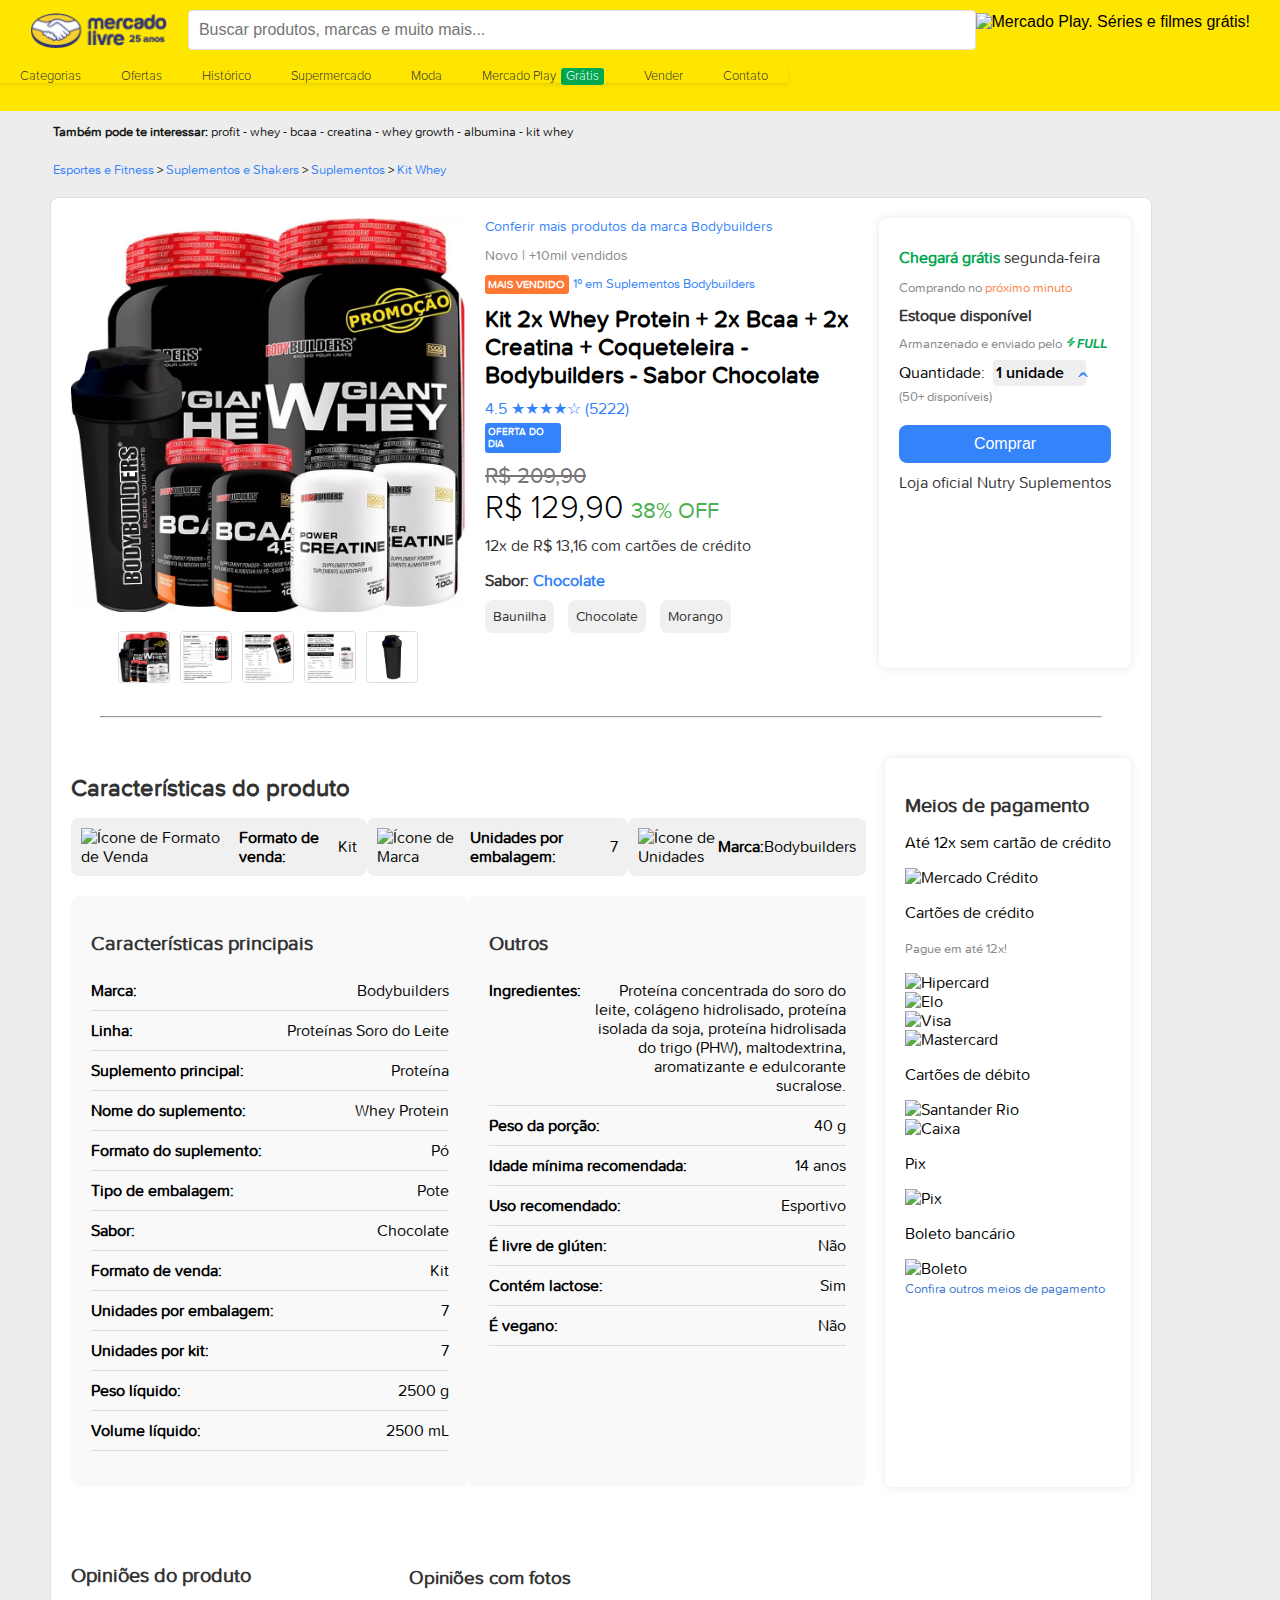
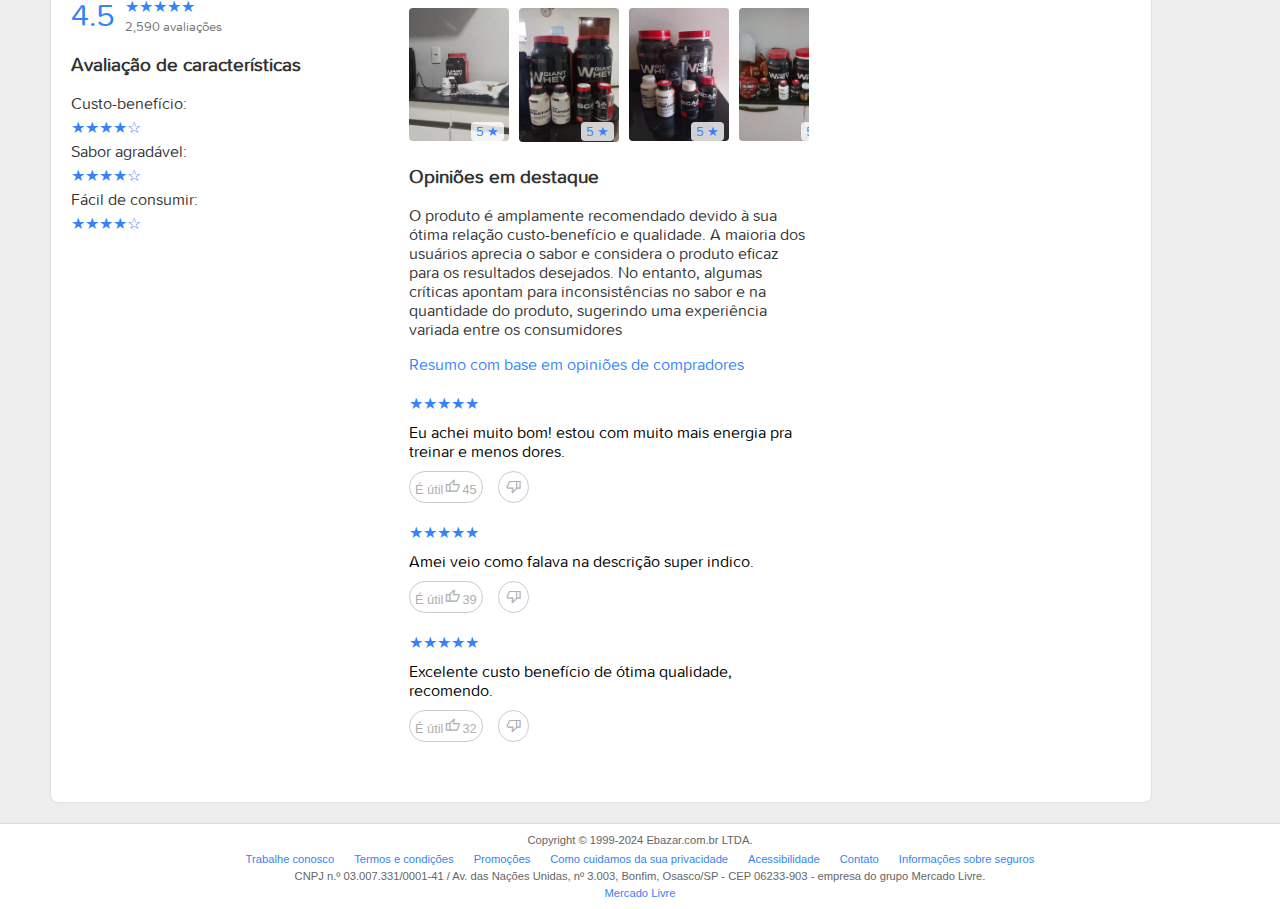
==== commit 51b641c4: "update" ====
--- a/index.html
+++ b/index.html
@@ -23,106 +23,6 @@
                 <li class="nav-menu-item"><a href="https://www.mercadolivre.com.br/categorias#nav-header"
                         class="nav-menu-categories-link" data-js="nav-menu-categories-trigger" rel="" aria-expanded="false"
                         role="button" data-ninja-font="proximanova_regular_normal">Categorias</a>
-                    <div class="nav-categs" data-js="nav-categs" aria-label="Categorias" aria-modal="true" tabindex="-1"
-                        role="dialog" hidden="hidden">
-                        <ul class="nav-categs-departments" data-js="nav-categs-departments">
-            
-                            <li class="nav-categs-departments__list nav-categs-departments__list--static">
-                                <a href="https://www.mercadolivre.com.br/veiculos/#menu=categories">Veículos</a>
-                            </li>
-            
-                            <li class="nav-categs-departments__list nav-categs-departments__list--static">
-                                <a href="https://www.mercadolivre.com.br/ofertas/supermercado#menu=categories">Supermercado</a>
-                            </li>
-            
-                            <li class="nav-categs-departments__list nav-categs-departments__list--dynamic">
-                                <a href="#" data-order="0" role="button" aria-expanded="false">Tecnologia</a>
-                            </li>
-            
-            
-                            <li class="nav-categs-departments__list nav-categs-departments__list--static">
-                                <a href="https://www.mercadolivre.com.br/c/casa-moveis-e-decoracao#menu=categories">Casa e
-                                    Móveis</a>
-                            </li>
-            
-                            <li class="nav-categs-departments__list nav-categs-departments__list--static">
-                                <a href="https://www.mercadolivre.com.br/c/eletrodomesticos#menu=categories">Eletrodomésticos</a>
-                            </li>
-            
-                            <li class="nav-categs-departments__list nav-categs-departments__list--static">
-                                <a href="https://www.mercadolivre.com.br/c/esportes-e-fitness#menu=categories">Esportes e
-                                    Fitness</a>
-                            </li>
-            
-                            <li class="nav-categs-departments__list nav-categs-departments__list--static">
-                                <a href="https://www.mercadolivre.com.br/c/ferramentas#menu=categories">Ferramentas</a>
-                            </li>
-            
-                            <li class="nav-categs-departments__list nav-categs-departments__list--static">
-                                <a href="https://www.mercadolivre.com.br/c/construcao#menu=categories">Construção</a>
-                            </li>
-            
-                            <li class="nav-categs-departments__list nav-categs-departments__list--static">
-                                <a href="https://www.mercadolivre.com.br/c/industria-e-comercio#menu=categories">Indústria e
-                                    Comércio</a>
-                            </li>
-            
-                            <li class="nav-categs-departments__list nav-categs-departments__list--static">
-                                <a href="https://www.mercadolivre.com.br/c/saude#menu=categories">Saúde</a>
-                            </li>
-            
-                            <li class="nav-categs-departments__list nav-categs-departments__list--static">
-                                <a href="https://www.mercadolivre.com.br/c/acessorios-para-veiculos#menu=categories">Acessórios para
-                                    Veículos</a>
-                            </li>
-            
-                            <li class="nav-categs-departments__list nav-categs-departments__list--static">
-                                <a href="https://www.mercadolivre.com.br/c/beleza-e-cuidado-pessoal#menu=categories">Beleza e
-                                    Cuidado Pessoal</a>
-                            </li>
-            
-                            <li class="nav-categs-departments__list nav-categs-departments__list--static">
-                                <a href="https://www.mercadolivre.com.br/c/calcados-roupas-e-bolsas#menu=categories">Moda</a>
-                            </li>
-            
-                            <li class="nav-categs-departments__list nav-categs-departments__list--static">
-                                <a href="https://www.mercadolivre.com.br/c/bebes#menu=categories">Bebês</a>
-                            </li>
-            
-                            <li class="nav-categs-departments__list nav-categs-departments__list--static">
-                                <a href="https://www.mercadolivre.com.br/c/brinquedos-e-hobbies#menu=categories">Brinquedos</a>
-                            </li>
-            
-                            <li class="nav-categs-departments__list nav-categs-departments__list--static">
-                                <a href="https://www.mercadolivre.com.br/imoveis/#menu=categories">Imóveis</a>
-                            </li>
-            
-                            <li class="nav-categs-departments__list nav-categs-departments__list--static">
-                                <a href="https://www.mercadolivre.com.br/a/especial/compra-internacional#menu=categories">Compra
-                                    Internacional</a>
-                            </li>
-            
-                            <li class="nav-categs-departments__list nav-categs-departments__list--static">
-                                <a href="https://www.mercadolivre.com.br/produtos-sustentaveis#menu=categories">Produtos
-                                    Sustentaveis</a>
-                            </li>
-            
-                            <li class="nav-categs-departments__list nav-categs-departments__list--static">
-                                <a href="https://www.mercadolivre.com.br/mais-vendidos#menu=categories">Mais vendidos</a>
-                            </li>
-            
-                            <li class="nav-categs-departments__list nav-categs-departments__list--static">
-                                <a href="https://www.mercadolivre.com.br/lojas-oficiais#menu=categories">Lojas oficiais</a>
-                            </li>
-            
-            
-                            <li class="nav-categs-departments__list nav-categs-departments__list--static">
-                                <a href="https://www.mercadolivre.com.br/categorias#menu=categories">Ver mais categorias</a>
-                            </li>
-                        </ul>
-                        <div class="nav-categs-detail" data-js="nav-categs-detail" aria-modal="true" tabindex="-1" role="dialog"
-                            hidden="hidden"></div>
-                    </div>
                 </li>
                 <li class="nav-menu-item"><a href="https://www.mercadolivre.com.br/ofertas#nav-header" class="nav-menu-item-link"
                         rel="" data-ninja-font="proximanova_regular_normal">Ofertas</a></li>
@@ -500,9 +400,6 @@
                     <button>É útil<span class="material-symbols-outlined">thumb_up</span>32</button><button><span class="material-symbols-outlined">thumb_down</span></button>
                 </div>
             </div>
-            <div class="white">
-                <p id="space"></p>
-            </div>
         </section>                        
     </main>
     <footer role="contentinfo" class="nav-footer">
--- a/styles.css
+++ b/styles.css
@@ -24,7 +24,7 @@
 
 .header-content {
     background-color: #ffe600;
-    padding: 20px 30px;
+    padding: 10px 30px;
     display: flex;
     align-items: center;
     justify-content: space-between;
@@ -44,9 +44,11 @@
 .nav-header {
     background-color: #ffe600; /* Cor de fundo do menu */
     box-shadow: 0 2px 4px rgba(0, 0, 0, 0.1); /* Sombra para o menu */
+    display: ruby-text;
 }
 
 .nav-menu-list {
+    color: #474519;
     display: flex;
     justify-content: space-between;
     align-items: center;
@@ -54,7 +56,7 @@
     padding: 0;
     margin: 0;
     font-size: .8em;
-    width: 500px;
+    max-width: 900px;
 }
 
 .nav-menu-item {
@@ -66,8 +68,7 @@
     color: #333;
     padding: 10px 20px;
     display: block;
-    font-family: 'Proxima Nova', Arial, sans-serif;
-    font-weight: normal;
+    font-family: 'ProximaNova-Light', Arial, sans-serif;
 }
 
 .nav-menu-categories-link {
@@ -127,16 +128,7 @@
 }
 
 .mplay {
-    background-color: #ff5722; /* Cor do tag "Grátis" */
-}
-
-/* Estilos de acessibilidade */
-[aria-expanded="false"]::after {
-    content: " \25BC"; /* Seta para baixo */
-}
-
-[aria-expanded="true"]::after {
-    content: " \25B2"; /* Seta para cima */
+    background-color: #00A650; /* Cor do tag "Grátis" */
 }
 
 .header-content img {
@@ -153,7 +145,7 @@
 }
 
 .interesse {
-    margin: 20px 81px 20px 81px;
+    margin: 10px 53px;
     font-size: .8em;
     color: #171717;
     font-family: "ProximaNova", Arial, Helvetica, sans-serif;
@@ -562,13 +554,6 @@
     display: flex;
     justify-content: space-between; /* Para distribuir os elementos horizontalmente */
 }
-.product-reviews {
-    padding: 20px;
-    background-color: #ffffff;
-    border-radius: 8px;
-    margin: 20px auto;
-    max-width: 1100px;
-}
 
 .review-summary {
     font-size: 20px;
@@ -594,9 +579,8 @@
 .product-reviews {
     display: flex;
     flex-wrap: wrap; /* Permite que os elementos quebrem a linha quando necessário */
-    justify-content: space-between; /* Distribui os elementos ao longo do espaço disponível */
+    justify-content: flex-start; /* Distribui os elementos ao longo do espaço disponível */
     background-color: #ffffff;
-    border: 1px solid #e0e0e0;
     border-radius: 8px;
     margin: 20px auto;
     max-width: 1100px;
@@ -613,14 +597,6 @@
     max-width: 400px;
 }
 
-.white {
-    width: 300px;
-    background-color: #fff;
-}
-#space {
-    width: 300px;
-    background-color: #fff;
-}
 @media (max-width: 768px) {
     .product-reviews {
         flex-direction: column; /* Altera para empilhar os elementos em telas menores */
@@ -770,7 +746,7 @@
 /* RODAPÉ */
 
 footer.nav-footer {
-    background-color: #f5f5f5;
+    background-color: #FFFFFF;
     border-top: 1px solid #dcdcdc;
     padding: 10px 0;
     text-align: center;
@@ -808,7 +784,6 @@
     display: flex;
     flex-wrap: wrap;
     justify-content: center;
-    background-color: #F5F5F5;
 }
 
 .nav-footer-navigation__item {
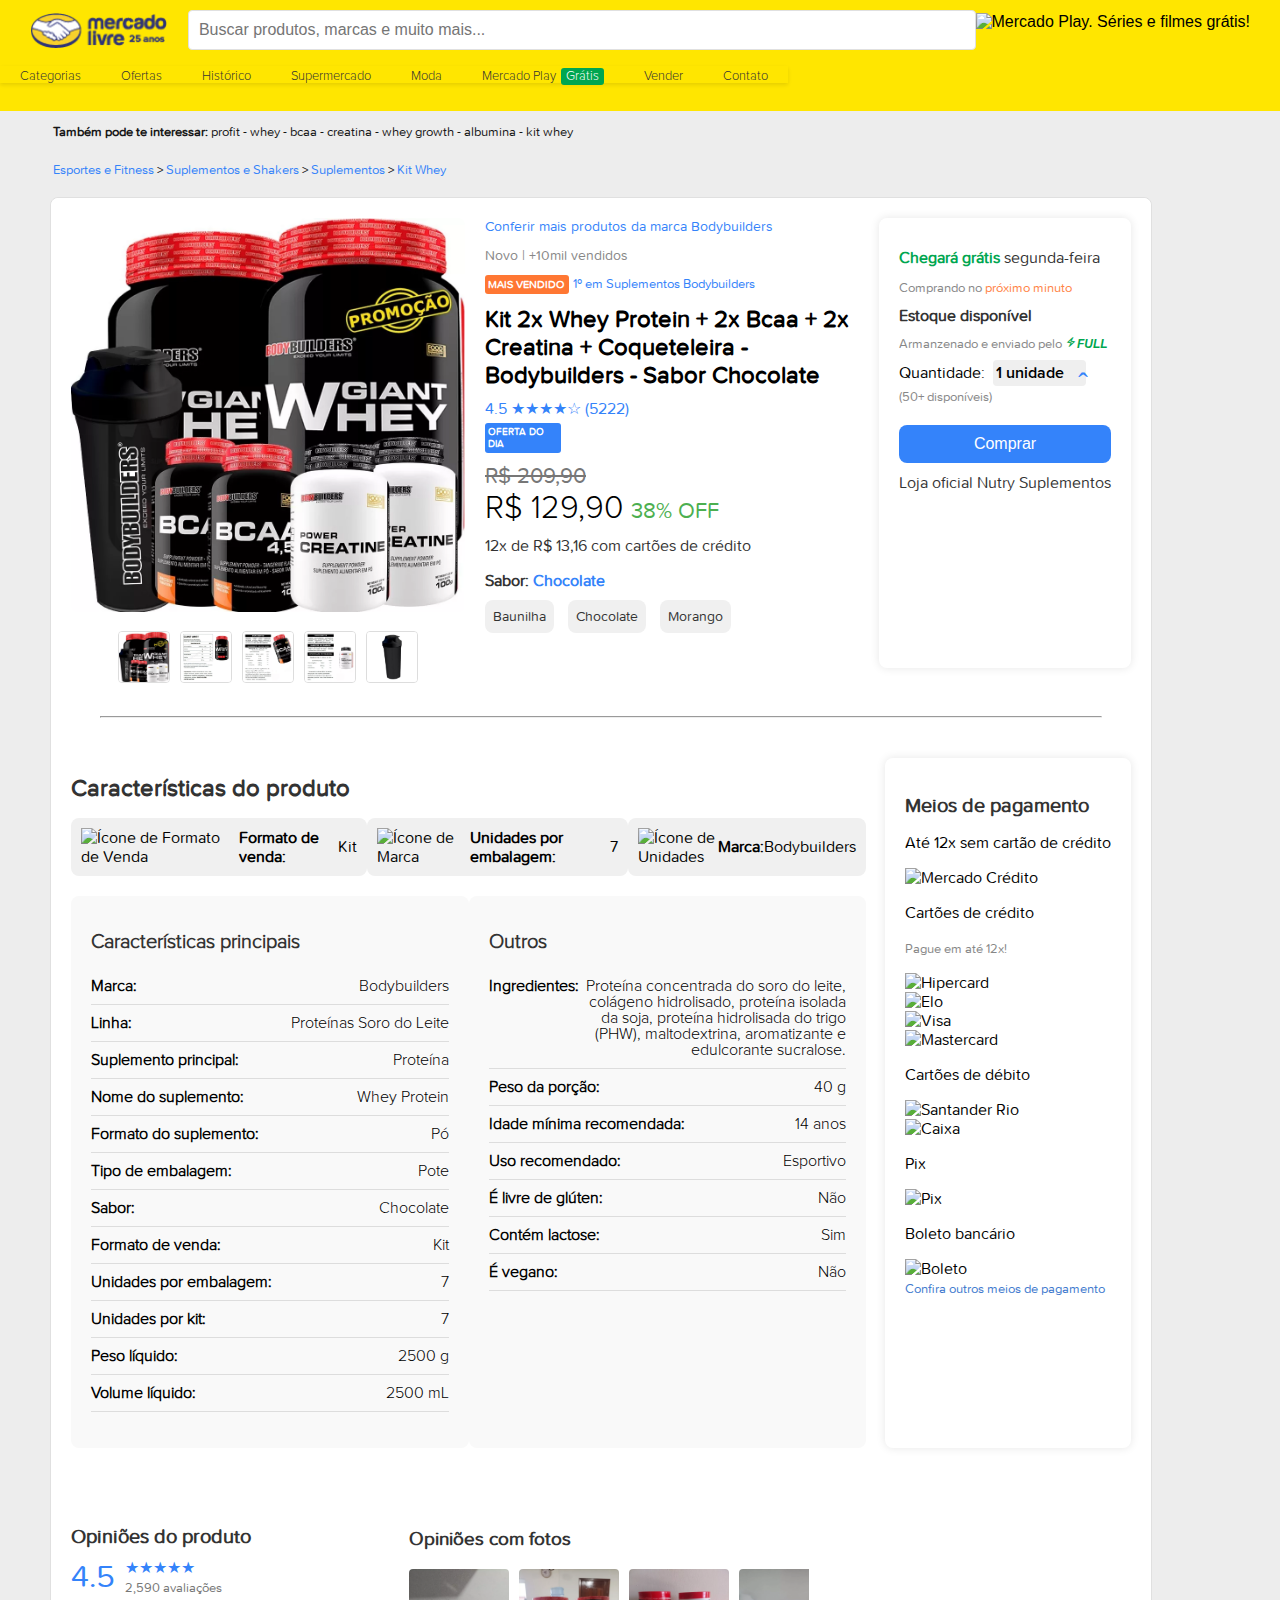
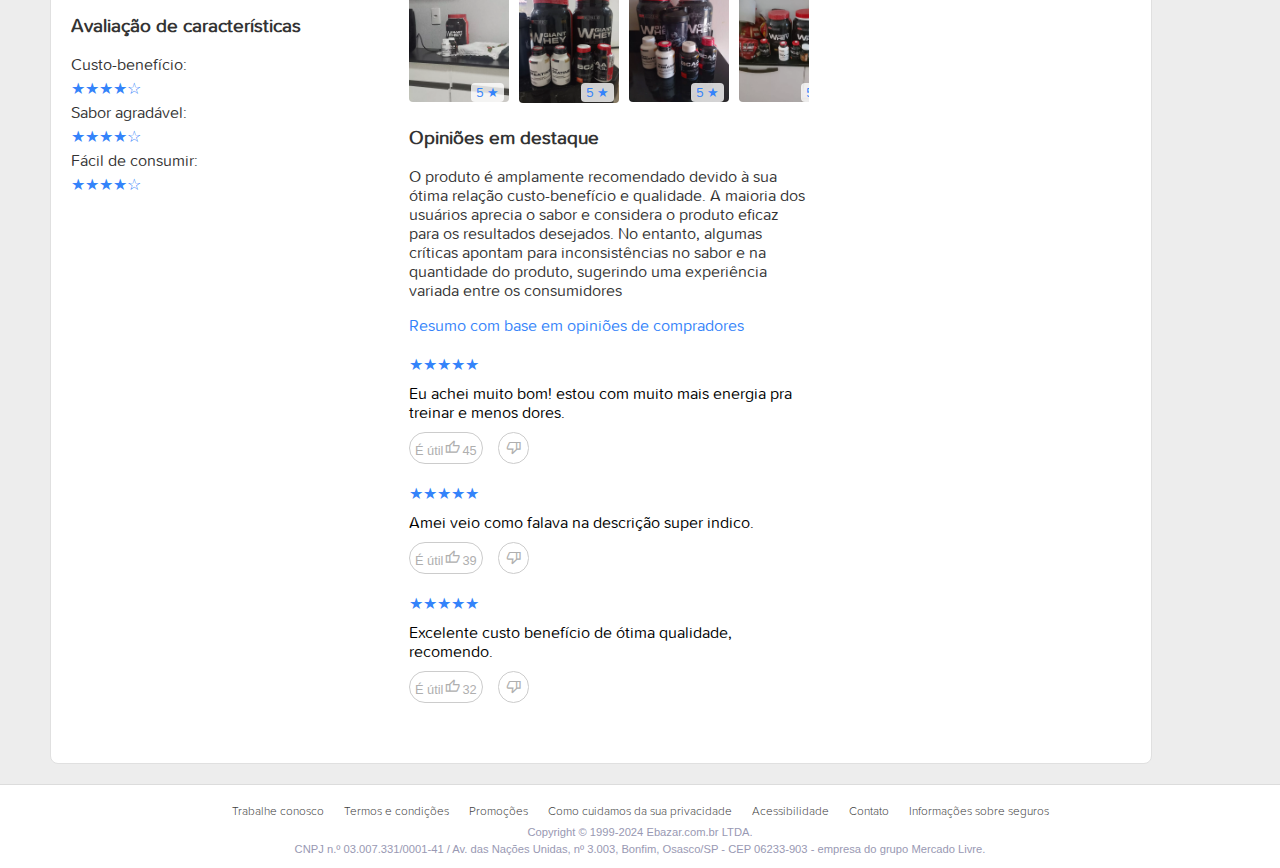
==== commit 870e480b: "update" ====
--- a/index.html
+++ b/index.html
@@ -405,8 +405,7 @@
     <footer role="contentinfo" class="nav-footer">
         <div class="nav-footer-user-info nav-bounds">
             <div class="nav-footer-info-wrapper">
-                <div class="nav-footer-primaryinfo"><small class="nav-footer-copyright">Copyright ©&nbsp;1999-2024
-                        Ebazar.com.br LTDA.</small>
+                <div class="nav-footer-primaryinfo">
                     <nav class="nav-footer-navigation">
                         <ul class="nav-footer-navigation__menu">
                             <li class="nav-footer-navigation__item"><a
@@ -431,12 +430,13 @@
                                     class="nav-footer-navigation__link">Informações sobre seguros</a></li>
                         </ul>
                     </nav>
+                    <small class="nav-footer-copyright">Copyright ©&nbsp;1999-2024
+                    Ebazar.com.br LTDA.</small>
                 </div>
                 <p class="nav-footer-secondaryinfo">CNPJ n.º 03.007.331/0001-41 / Av. das Nações Unidas, nº 3.003,
                     Bonfim, Osasco/SP - CEP 06233-903 - empresa do grupo Mercado Livre.</p>
             </div>
         </div>
-        <a class="nav-footer-hp" href="https://hp.mercadolibre.com/?p=ML&amp;s=MLB&amp;d=desktop">Mercado Livre</a>
     </footer>
     <script src="scripts.js"></script>
     <script>
--- a/styles.css
+++ b/styles.css
@@ -328,6 +328,7 @@
     background-color: #f9f9f9;
     padding: 20px;
     border-radius: 8px;
+    font-family: "ProximaNova-Light";
 }
 
 h2 {
@@ -768,13 +769,13 @@
 
 .nav-footer-copyright {
     display: block;
-    margin-bottom: 1px;
-    color: #666;
+    margin: 5px auto;
+    color: #9999B3;
     font-size: 1em;
 }
 
 .nav-footer-navigation {
-    margin-bottom: 1px;
+    margin: 5px auto;
 }
 
 .nav-footer-navigation__menu {
@@ -788,17 +789,18 @@
 
 .nav-footer-navigation__item {
     margin: 2px 10px;
-    font-size: 16px;
+    font-size: 1.5em;
+    font-family: "ProximaNova-Light";
 }
 
 .nav-footer-navigation__link {
-    color: #3483fa;
+    color: #3F3F3F;
     text-decoration: none;
     font-size: 0.7em;
 }
 
 .nav-footer-navigation__link:hover {
-    text-decoration: underline;
+    text-decoration: none;
 }
 
 .nav-footer-primaryinfo {
@@ -806,19 +808,478 @@
 }
 
 .nav-footer-secondaryinfo {
-    color: #666;
+    color: #9999B3;
     font-size: 0.7em;
     margin: 0 0 3px;
 }
-
-.nav-footer-hp {
+@charset "UTF-8";
+@font-face {
+    font-family: ProximaNova;
+    src: url(fonts/fonnts.com-Proxima_Nova_Soft_W03_Regular.ttf) format('truetype');
+    font-weight: normal;
+}
+@font-face {
+    font-family: ProximaNova-SemiBold;
+    src: url(fonts/fonnts.com-Proxima_Nova_Semibold.otf) format('opentype');
+    font-weight: bold;
+}
+@font-face {
+    font-family: ProximaNova-Light;
+    src: url(fonts/fonnts.com-Proxima_Nova_Light.otf) format('opentype');
+    font-weight: lighter;
+}
+
+body {
+    font-family: "ProximaNova";
+    background-color: #EDEDED;
+    margin: 0;
+    padding: 0;
+}
+
+.header-content {
+    background-color: #ffe600;
+    padding: 10px 30px;
+    display: flex;
+    align-items: center;
+    justify-content: space-between;
+}
+
+header {
+    background-color: #ffe600;
+}
+
+/* Estilos gerais */
+body {
+    font-family: Arial, sans-serif;
+    margin: 0;
+    padding: 0;
+}
+
+.nav-header {
+    background-color: #ffe600; /* Cor de fundo do menu */
+    box-shadow: 0 2px 4px rgba(0, 0, 0, 0.1); /* Sombra para o menu */
+    display: ruby-text;
+}
+
+.nav-menu-list {
+    color: #474519;
+    display: flex;
+    justify-content: space-between;
+    align-items: center;
+    list-style: none;
+    padding: 0;
+    margin: 0 auto;
+    font-size: .8em;
+    max-width: 900px;
+}
+
+.nav-menu-item {
+    position: relative;
+}
+
+.nav-menu-item a {
+    text-decoration: none;
+    color: #333;
+    padding: 10px 20px;
     display: block;
-    margin-top: 2px;
-    color: #3483fa;
+    font-family: 'ProximaNova-Light', Arial, sans-serif;
+}
+
+.nav-menu-categories-link {
+    font-weight: normal;
+}
+
+.nav-menu-item a:hover,
+.nav-menu-item a:focus {
+    background-color: rgba(0, 0, 0, 0.1);
+}
+
+.nav-categs {
+    display: none; /* Esconde o dropdown por padrão */
+    position: absolute;
+    top: 100%;
+    left: 0;
+    background-color: #fff;
+    box-shadow: 0 2px 4px rgba(0, 0, 0, 0.2);
+    z-index: 1000;
+}
+
+.nav-menu-item:hover .nav-categs,
+.nav-menu-item:focus-within .nav-categs {
+    display: block; /* Mostra o dropdown ao passar o mouse */
+}
+
+.nav-categs-departments {
+    list-style: none;
+    padding: 0;
+    margin: 0;
+}
+
+.nav-categs-departments__list {
+    padding: 10px 20px;
+}
+
+.nav-categs-departments__list a {
     text-decoration: none;
-    font-size: 0.7em;
-}
-
-.nav-footer-hp:hover {
-    text-decoration: underline;
-}
+    color: #333;
+    display: block;
+    font-family: 'Proxima Nova', Arial, sans-serif;
+    font-weight: normal;
+}
+
+.nav-categs-departments__list a:hover,
+.nav-categs-departments__list a:focus {
+    background-color: rgba(0, 0, 0, 0.1);
+}
+
+.nav-link-tag--small {
+    background-color: #ff5722; /* Cor do tag "Grátis" */
+    color: #fff;
+    padding: 2px 5px;
+    font-size: 1em;
+    border-radius: 3px;
+    margin-left: 5px;
+}
+
+.mplay {
+    background-color: #00A650; /* Cor do tag "Grátis" */
+}
+
+.header-content img {
+    height: 35px;
+}
+
+.header-content input {
+    flex-grow: 1;
+    padding: 10px;
+    font-size: 16px;
+    border: 1px solid #e0e0e0;
+    border-radius: 4px;
+    margin-left: 20px;
+}
+
+.interesse {
+    margin: 10px 53px;
+    font-size: .8em;
+    color: #171717;
+    font-family: "ProximaNova", Arial, Helvetica, sans-serif;
+} 
+.interesse > p > span {
+    color: #171717;
+}
+
+#blue {
+    color: #3483FA;
+    padding-top: 10px;
+    cursor: pointer;
+}
+
+main {
+    background-color: #ffffff;
+    border: 1px solid #e0e0e0;
+    border-radius: 8px;
+    margin: 20px 50px;
+    max-width: 1100px;
+    font-family: "ProximaNova";
+}
+
+.product-page {
+    display: flex;
+    flex-wrap: wrap;
+    padding: 20px;
+    background-color: #ffffff;
+    border-radius: 8px;
+    margin: auto;
+    max-width: 1100px;
+}
+
+.product-images {
+    flex: 1;
+    margin-right: 20px;
+}
+
+.product-images img {
+    width: 100%;
+    border-radius: 8px;
+}
+
+.product-details-container {
+    flex: 1;
+    display: flex;
+    flex-direction: column;
+    margin-right: 20px;
+}
+
+.product-details {
+    padding: 20px;
+    background-color: #fff;
+    border-radius: 8px;
+    box-shadow: 0 0 10px rgba(0, 0, 0, 0.1);
+    margin-bottom: 20px;
+}
+
+.payment-methods {
+    padding: 20px;
+    background-color: #fff;
+    border-radius: 8px;
+    box-shadow: 0 0 10px rgba(0, 0, 0, 0.1);
+}
+
+#mais-vendido {
+    color: #ffffff;
+    background-color: #FF7733;
+    font-size: .7em;
+    padding: 3px;
+    width: 78px;
+    font-weight: bold;
+    display: inline-block;
+    border-radius: 3px;
+}
+
+#mais-vendido02 {
+    color: #ffffff;
+    background-color: #3483FA;
+    font-size: .3em;
+    padding: 3px;
+    width: 70px;
+    font-weight: bold;
+    display: inline-block;
+    border-radius: 3px;
+    margin-top: 0px;
+}
+
+.mais-vendido > span {
+    color: #3483FA;
+    cursor: pointer;
+    font-size: small;
+}
+
+.product-details-01 {
+    flex: 1;
+    padding: 0px;
+    background-color: #fff;
+    border-radius: 8px;
+}
+.product-details-01 > h1 {
+    font-size: 1.5em;
+    margin: 0;
+}
+.sob-tit {
+    margin: 10px 0 10px 0;
+    padding: 15px 0;
+    font-size: .9em;
+    color: #878787;
+}
+.sob-tit2 {
+    margin: 0px 0 10px 0;
+    font-size: .9em;
+    color: #3483FA;
+    cursor: pointer;
+}
+
+@media (max-width: 768px) {
+    .product-page {
+        flex-direction: column;
+    }
+    
+    .product-details-container {
+        margin-right: 0;
+    }
+}
+
+.thumbnail-images {
+    display: flex;
+    justify-content: center;
+    margin-top: 10px;
+}
+
+.thumbnail-images img {
+    max-width: 50px;
+    max-height: 50px;
+    margin: 5px;
+    cursor: pointer;
+    border: 1px solid #ddd;
+    border-radius: 4px;
+}
+
+.thumbnail-images img:hover {
+    border: 1px solid #3483fa;
+}
+
+.h1 {
+    font-size: 24px;
+    margin-bottom: 20px;
+    text-align: initial;
+    font-weight: normal;
+}
+
+.quick-features {
+    display: flex;
+    justify-content: space-around;
+    margin-bottom: 20px;
+}
+
+.quick-feature {
+    display: flex;
+    align-items: center;
+    background-color: #f0f0f0;
+    padding: 10px;
+    border-radius: 8px;
+}
+
+.icon {
+    margin-right: 10px;
+}
+
+.details-container {
+    display: flex;
+    justify-content: space-between;
+}
+
+.main-features,
+.other-features {
+    width: 48%;
+    background-color: #f9f9f9;
+    padding: 20px;
+    border-radius: 8px;
+    font-family: "ProximaNova-Light";
+}
+
+h2 {
+    font-size: 20px;
+    margin-bottom: 10px;
+}
+
+.feature-list {
+    list-style: none;
+    padding: 0;
+}
+
+.feature-item {
+    display: flex;
+    justify-content: space-between;
+    padding: 10px 0;
+    border-bottom: 1px solid #ddd;
+}
+
+.feature-label {
+    font-weight: bold;
+}
+
+.ratings-reviews {
+    display: flex;
+    justify-content: space-between;
+    margin-top: 40px;
+    margin-bottom: 40px;
+}
+
+.reviews-column,
+.opinions-column {
+    width: 49%;
+}
+
+.reviews-column {
+    background-color: #f5f5f5;
+    padding: 20px;
+    border-radius: 8px;
+}
+
+.review {
+    padding: 10px;
+    border-bottom: 1px solid #ddd;
+}
+
+.review-author {
+    font-weight: bold;
+}
+
+.review-date {
+    color: #888;
+    font-size: 0.9em;
+}
+
+.review-content {
+    margin-top: 10px;
+}
+
+.opinions-column {
+    background-color: #f5f5f5;
+    padding: 20px;
+    border-radius: 8px;
+}
+
+.opinion {
+    padding: 10px;
+    border-bottom: 1px solid #ddd;
+}
+
+.opinion-title {
+    font-weight: bold;
+}
+
+.opinion-date {
+    color: #888;
+    font-size: 0.9em;
+}
+
+.opinion-content {
+    margin-top: 10px;
+}
+
+.footer {
+    background-color: #333;
+    color: #fff;
+    text-align: center;
+    padding: 10px 0;
+    position: fixed;
+    width: 100%;
+    bottom: 0;
+}
+
+.payment-method {
+    display: flex;
+    align-items: center;
+    margin-bottom: 10px;
+}
+
+.payment-icon {
+    width: 40px;
+    margin-right: 10px;
+}
+
+.payment-description {
+    flex-grow: 1;
+}
+
+/* Media queries */
+@media (max-width: 768px) {
+    .details-container {
+        flex-direction: column;
+    }
+
+    .main-features,
+    .other-features {
+        width: 100%;
+        margin-bottom: 20px;
+    }
+
+    .ratings-reviews {
+        flex-direction: column;
+    }
+
+    .reviews-column,
+    .opinions-column {
+        width: 100%;
+    }
+}
+
+@media (max-width: 480px) {
+    .quick-features {
+        flex-direction: column;
+    }
+
+    .quick-feature {
+        width: 100%;
+        margin-bottom: 10px;
+    }
+}
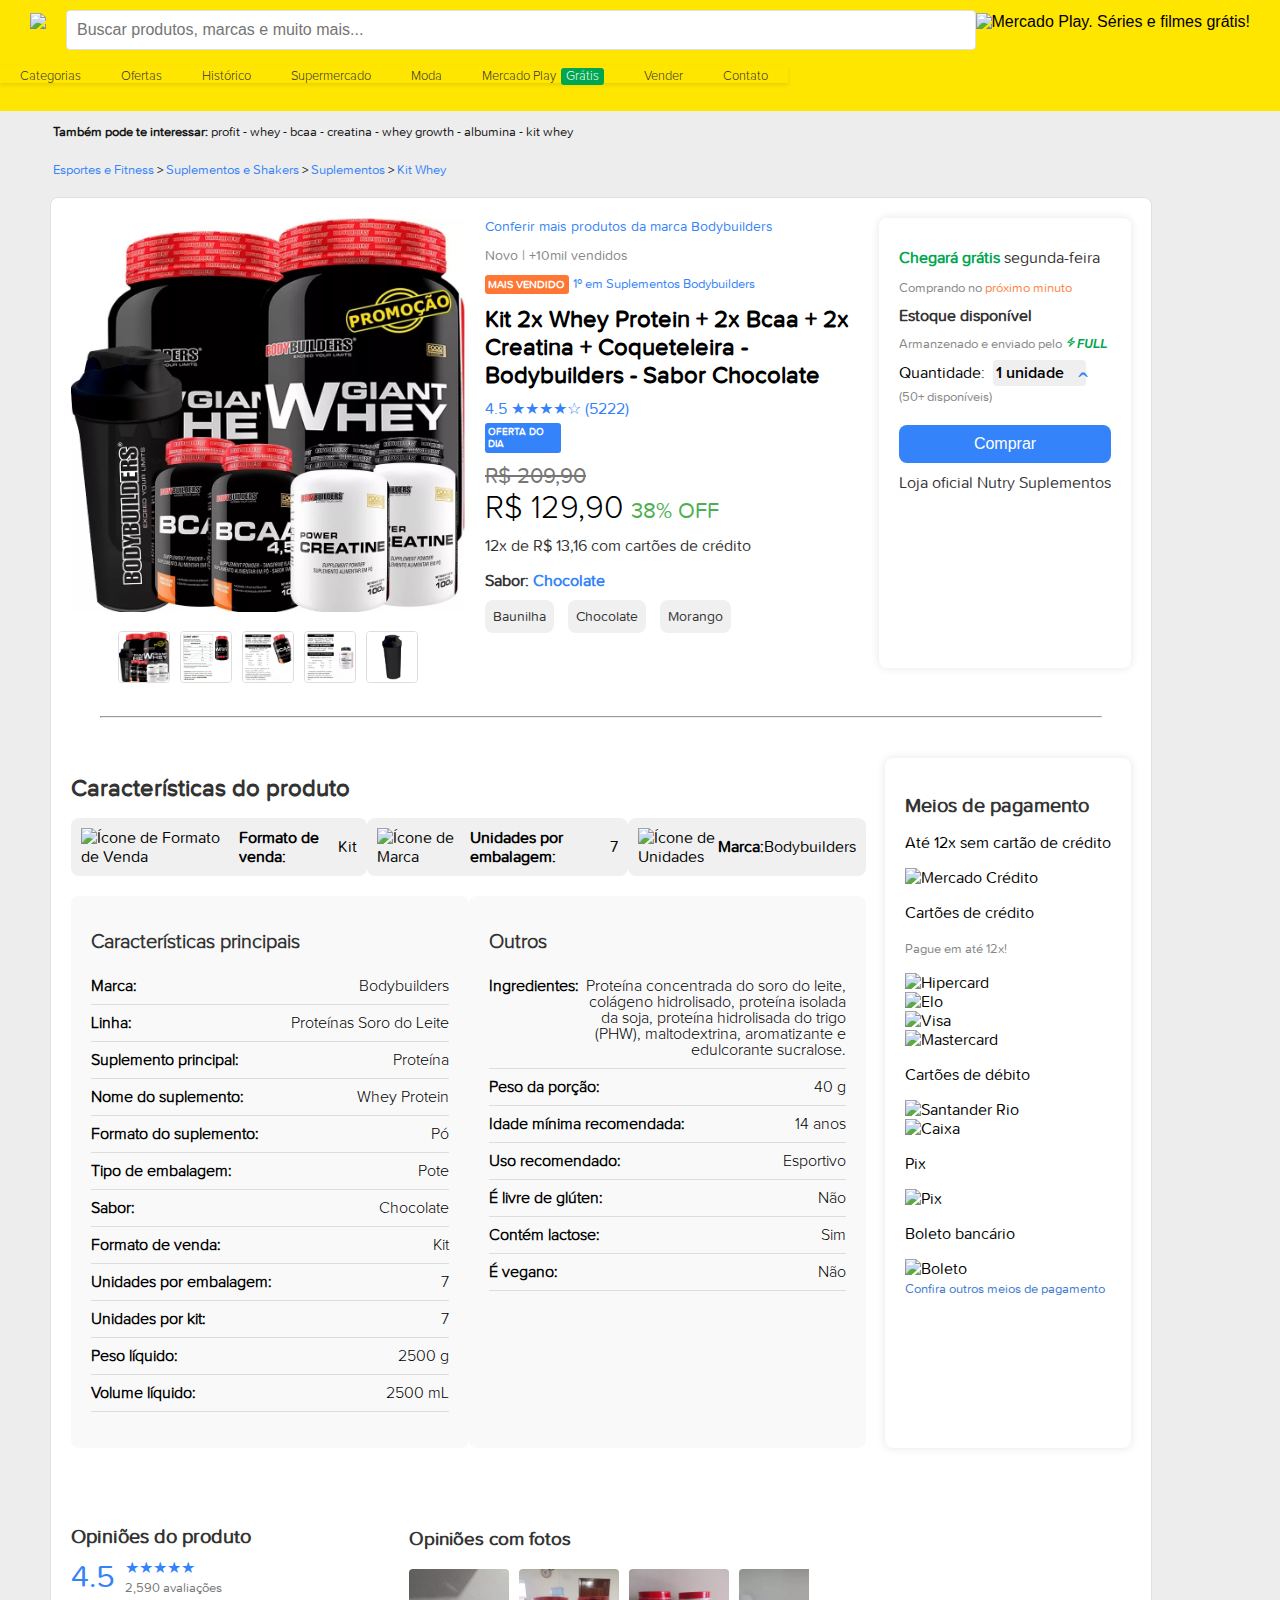
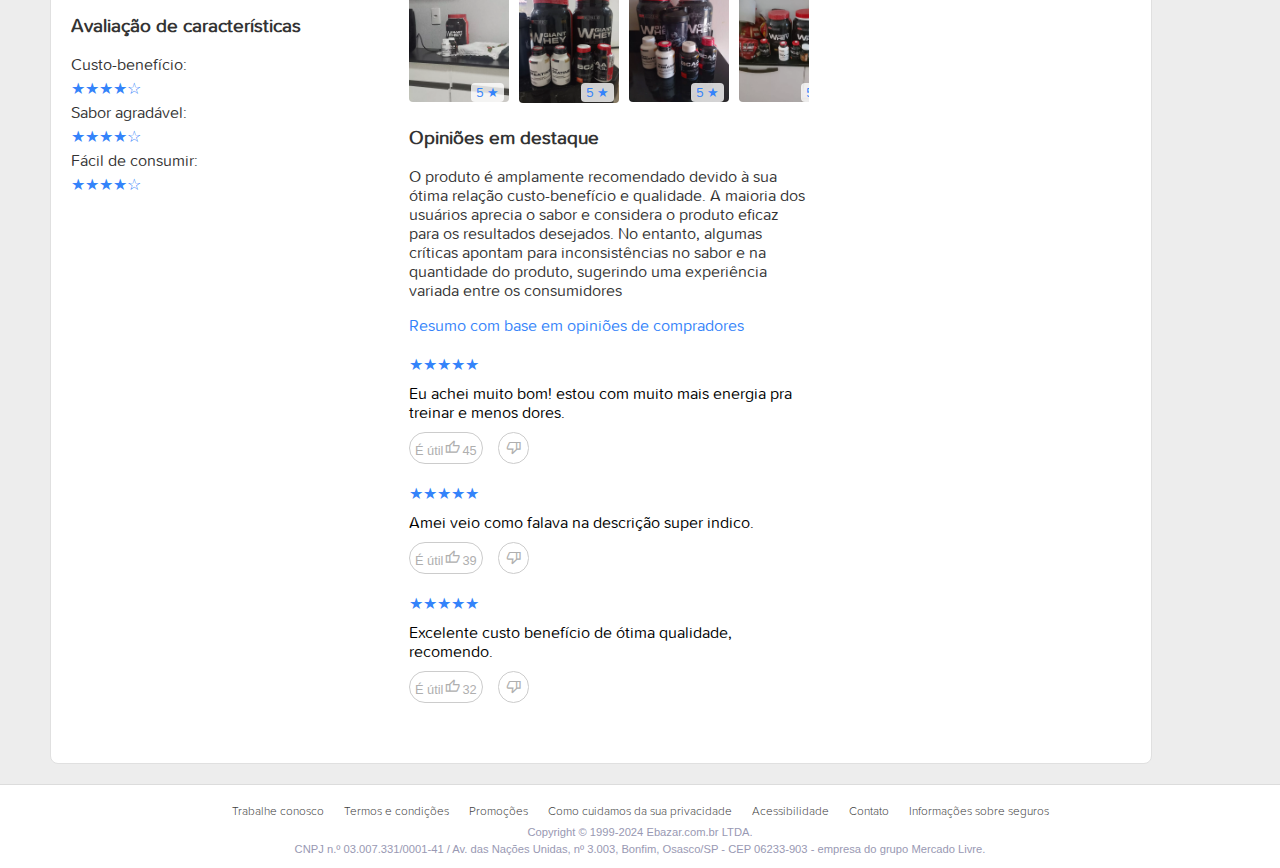
==== commit e31a6027: "provavel final" ====
--- a/index.html
+++ b/index.html
@@ -14,9 +14,9 @@
 <body>
     <header>
         <div class="header-content">
-            <img src="img/logo-pt__large_25years_v2.png" alt="Mercado Livre">
+            <img id="nav-logo" src="https://http2.mlstatic.com/frontend-assets/ml-web-navigation/ui-navigation/6.6.59/mercadolibre/logo-pt__large_25years@2x.png">
             <input type="text" placeholder="Buscar produtos, marcas e muito mais...">
-            <img src="https://http2.mlstatic.com/D_NQ_661904-MLA75634087660_042024-OO.webp" title="Mercado Play. Séries e filmes grátis!" alt="Mercado Play. Séries e filmes grátis!">
+            <img id="mercadoplay" src="https://http2.mlstatic.com/D_NQ_661904-MLA75634087660_042024-OO.webp" title="Mercado Play. Séries e filmes grátis!" alt="Mercado Play. Séries e filmes grátis!">
         </div>
         <nav class="nav-header">
             <ul class="nav-menu-list">
--- a/styles.css
+++ b/styles.css
@@ -812,474 +812,79 @@
     font-size: 0.7em;
     margin: 0 0 3px;
 }
-@charset "UTF-8";
-@font-face {
-    font-family: ProximaNova;
-    src: url(fonts/fonnts.com-Proxima_Nova_Soft_W03_Regular.ttf) format('truetype');
-    font-weight: normal;
-}
-@font-face {
-    font-family: ProximaNova-SemiBold;
-    src: url(fonts/fonnts.com-Proxima_Nova_Semibold.otf) format('opentype');
-    font-weight: bold;
-}
-@font-face {
-    font-family: ProximaNova-Light;
-    src: url(fonts/fonnts.com-Proxima_Nova_Light.otf) format('opentype');
-    font-weight: lighter;
-}
-
-body {
-    font-family: "ProximaNova";
-    background-color: #EDEDED;
-    margin: 0;
-    padding: 0;
-}
-
-.header-content {
-    background-color: #ffe600;
-    padding: 10px 30px;
-    display: flex;
-    align-items: center;
-    justify-content: space-between;
-}
-
-header {
-    background-color: #ffe600;
-}
-
-/* Estilos gerais */
-body {
-    font-family: Arial, sans-serif;
-    margin: 0;
-    padding: 0;
-}
-
-.nav-header {
-    background-color: #ffe600; /* Cor de fundo do menu */
-    box-shadow: 0 2px 4px rgba(0, 0, 0, 0.1); /* Sombra para o menu */
-    display: ruby-text;
-}
-
-.nav-menu-list {
-    color: #474519;
-    display: flex;
-    justify-content: space-between;
-    align-items: center;
-    list-style: none;
-    padding: 0;
-    margin: 0 auto;
-    font-size: .8em;
-    max-width: 900px;
-}
-
-.nav-menu-item {
-    position: relative;
-}
-
-.nav-menu-item a {
-    text-decoration: none;
-    color: #333;
-    padding: 10px 20px;
-    display: block;
-    font-family: 'ProximaNova-Light', Arial, sans-serif;
-}
-
-.nav-menu-categories-link {
-    font-weight: normal;
-}
-
-.nav-menu-item a:hover,
-.nav-menu-item a:focus {
-    background-color: rgba(0, 0, 0, 0.1);
-}
-
-.nav-categs {
-    display: none; /* Esconde o dropdown por padrão */
-    position: absolute;
-    top: 100%;
-    left: 0;
-    background-color: #fff;
-    box-shadow: 0 2px 4px rgba(0, 0, 0, 0.2);
-    z-index: 1000;
-}
-
-.nav-menu-item:hover .nav-categs,
-.nav-menu-item:focus-within .nav-categs {
-    display: block; /* Mostra o dropdown ao passar o mouse */
-}
-
-.nav-categs-departments {
-    list-style: none;
-    padding: 0;
-    margin: 0;
-}
-
-.nav-categs-departments__list {
-    padding: 10px 20px;
-}
-
-.nav-categs-departments__list a {
-    text-decoration: none;
-    color: #333;
-    display: block;
-    font-family: 'Proxima Nova', Arial, sans-serif;
-    font-weight: normal;
-}
-
-.nav-categs-departments__list a:hover,
-.nav-categs-departments__list a:focus {
-    background-color: rgba(0, 0, 0, 0.1);
-}
-
-.nav-link-tag--small {
-    background-color: #ff5722; /* Cor do tag "Grátis" */
-    color: #fff;
-    padding: 2px 5px;
-    font-size: 1em;
-    border-radius: 3px;
-    margin-left: 5px;
-}
-
-.mplay {
-    background-color: #00A650; /* Cor do tag "Grátis" */
-}
-
-.header-content img {
-    height: 35px;
-}
-
-.header-content input {
-    flex-grow: 1;
-    padding: 10px;
-    font-size: 16px;
-    border: 1px solid #e0e0e0;
-    border-radius: 4px;
-    margin-left: 20px;
-}
-
-.interesse {
-    margin: 10px 53px;
-    font-size: .8em;
-    color: #171717;
-    font-family: "ProximaNova", Arial, Helvetica, sans-serif;
-} 
-.interesse > p > span {
-    color: #171717;
-}
-
-#blue {
-    color: #3483FA;
-    padding-top: 10px;
-    cursor: pointer;
-}
-
-main {
-    background-color: #ffffff;
-    border: 1px solid #e0e0e0;
-    border-radius: 8px;
-    margin: 20px 50px;
-    max-width: 1100px;
-    font-family: "ProximaNova";
-}
-
-.product-page {
-    display: flex;
-    flex-wrap: wrap;
-    padding: 20px;
-    background-color: #ffffff;
-    border-radius: 8px;
-    margin: auto;
-    max-width: 1100px;
-}
-
-.product-images {
-    flex: 1;
-    margin-right: 20px;
-}
-
-.product-images img {
-    width: 100%;
-    border-radius: 8px;
-}
-
-.product-details-container {
-    flex: 1;
-    display: flex;
-    flex-direction: column;
-    margin-right: 20px;
-}
-
-.product-details {
-    padding: 20px;
-    background-color: #fff;
-    border-radius: 8px;
-    box-shadow: 0 0 10px rgba(0, 0, 0, 0.1);
-    margin-bottom: 20px;
-}
-
-.payment-methods {
-    padding: 20px;
-    background-color: #fff;
-    border-radius: 8px;
-    box-shadow: 0 0 10px rgba(0, 0, 0, 0.1);
-}
-
-#mais-vendido {
-    color: #ffffff;
-    background-color: #FF7733;
-    font-size: .7em;
-    padding: 3px;
-    width: 78px;
-    font-weight: bold;
-    display: inline-block;
-    border-radius: 3px;
-}
-
-#mais-vendido02 {
-    color: #ffffff;
-    background-color: #3483FA;
-    font-size: .3em;
-    padding: 3px;
-    width: 70px;
-    font-weight: bold;
-    display: inline-block;
-    border-radius: 3px;
-    margin-top: 0px;
-}
-
-.mais-vendido > span {
-    color: #3483FA;
-    cursor: pointer;
-    font-size: small;
-}
-
-.product-details-01 {
-    flex: 1;
-    padding: 0px;
-    background-color: #fff;
-    border-radius: 8px;
-}
-.product-details-01 > h1 {
-    font-size: 1.5em;
-    margin: 0;
-}
-.sob-tit {
-    margin: 10px 0 10px 0;
-    padding: 15px 0;
-    font-size: .9em;
-    color: #878787;
-}
-.sob-tit2 {
-    margin: 0px 0 10px 0;
-    font-size: .9em;
-    color: #3483FA;
-    cursor: pointer;
-}
-
-@media (max-width: 768px) {
-    .product-page {
-        flex-direction: column;
-    }
-    
-    .product-details-container {
-        margin-right: 0;
-    }
-}
-
-.thumbnail-images {
-    display: flex;
-    justify-content: center;
-    margin-top: 10px;
-}
-
-.thumbnail-images img {
-    max-width: 50px;
-    max-height: 50px;
-    margin: 5px;
-    cursor: pointer;
-    border: 1px solid #ddd;
-    border-radius: 4px;
-}
-
-.thumbnail-images img:hover {
-    border: 1px solid #3483fa;
-}
-
-.h1 {
-    font-size: 24px;
-    margin-bottom: 20px;
-    text-align: initial;
-    font-weight: normal;
-}
-
-.quick-features {
-    display: flex;
-    justify-content: space-around;
-    margin-bottom: 20px;
-}
-
-.quick-feature {
-    display: flex;
-    align-items: center;
-    background-color: #f0f0f0;
-    padding: 10px;
-    border-radius: 8px;
-}
-
-.icon {
-    margin-right: 10px;
-}
-
-.details-container {
-    display: flex;
-    justify-content: space-between;
-}
-
-.main-features,
-.other-features {
-    width: 48%;
-    background-color: #f9f9f9;
-    padding: 20px;
-    border-radius: 8px;
-    font-family: "ProximaNova-Light";
-}
-
-h2 {
-    font-size: 20px;
-    margin-bottom: 10px;
-}
-
-.feature-list {
-    list-style: none;
-    padding: 0;
-}
-
-.feature-item {
-    display: flex;
-    justify-content: space-between;
-    padding: 10px 0;
-    border-bottom: 1px solid #ddd;
-}
-
-.feature-label {
-    font-weight: bold;
-}
-
-.ratings-reviews {
-    display: flex;
-    justify-content: space-between;
-    margin-top: 40px;
-    margin-bottom: 40px;
-}
-
-.reviews-column,
-.opinions-column {
-    width: 49%;
-}
-
-.reviews-column {
-    background-color: #f5f5f5;
-    padding: 20px;
-    border-radius: 8px;
-}
-
-.review {
-    padding: 10px;
-    border-bottom: 1px solid #ddd;
-}
-
-.review-author {
-    font-weight: bold;
-}
-
-.review-date {
-    color: #888;
-    font-size: 0.9em;
-}
-
-.review-content {
-    margin-top: 10px;
-}
-
-.opinions-column {
-    background-color: #f5f5f5;
-    padding: 20px;
-    border-radius: 8px;
-}
-
-.opinion {
-    padding: 10px;
-    border-bottom: 1px solid #ddd;
-}
-
-.opinion-title {
-    font-weight: bold;
-}
-
-.opinion-date {
-    color: #888;
-    font-size: 0.9em;
-}
-
-.opinion-content {
-    margin-top: 10px;
-}
-
-.footer {
-    background-color: #333;
-    color: #fff;
-    text-align: center;
-    padding: 10px 0;
-    position: fixed;
-    width: 100%;
-    bottom: 0;
-}
-
-.payment-method {
-    display: flex;
-    align-items: center;
-    margin-bottom: 10px;
-}
-
-.payment-icon {
-    width: 40px;
-    margin-right: 10px;
-}
-
-.payment-description {
-    flex-grow: 1;
-}
-
-/* Media queries */
-@media (max-width: 768px) {
-    .details-container {
-        flex-direction: column;
-    }
-
-    .main-features,
-    .other-features {
+
+@media (max-width: 800px){
+
+    /* CABEÇALHO */
+
+    header {
+        background-color: #FFF159;
+    }
+    #nav-logo {
+        max-width: 25%;
+        height: auto;
+    }
+    #mercadoplay {
+        display: none;
+    }
+
+    .header-content {
+        background-color: #FFF159;
+        padding: 10px;
+    }
+    .nav-menu-list {
+        display: none;
+    }
+    .interesse {
+        display: none;
+    }
+
+    /* CORPO PRINCIPAL DO SITE */
+
+    main {
         width: 100%;
-        margin-bottom: 20px;
-    }
-
-    .ratings-reviews {
-        flex-direction: column;
-    }
-
-    .reviews-column,
-    .opinions-column {
-        width: 100%;
-    }
-}
-
-@media (max-width: 480px) {
-    .quick-features {
-        flex-direction: column;
-    }
-
+        margin: 0px 0px;
+        background-color: #FFFFFF;
+    }   
     .quick-feature {
         width: 100%;
-        margin-bottom: 10px;
-    }
-}
+        font-size: .7em;
+        padding: 5px;
+        margin-right: 10px;
+    }
+    .feature-label span {
+        width: 100%;
+    }
+    .product-details {
+        padding: 0;
+        box-shadow: none;
+    }
+    .product-details-02 {
+        width: 100%;
+    }
+    .details-container {
+        display: block;
+        width: 100%;
+        font-size: 1em;
+    }
+    .quick-features {
+        display: flex;
+        overflow-x: auto;
+        text-align: center;
+        position: relative; /* Necessário para posicionamento absoluto */
+        overflow: scroll;
+    }
+    
+    .main-features {
+        width: 89%;
+    }
+    .other-features {
+        width: 89%;
+    }
+    .product-description {
+        display: block;
+    }
+    .review-column {
+        width: 88%;
+    }
+}